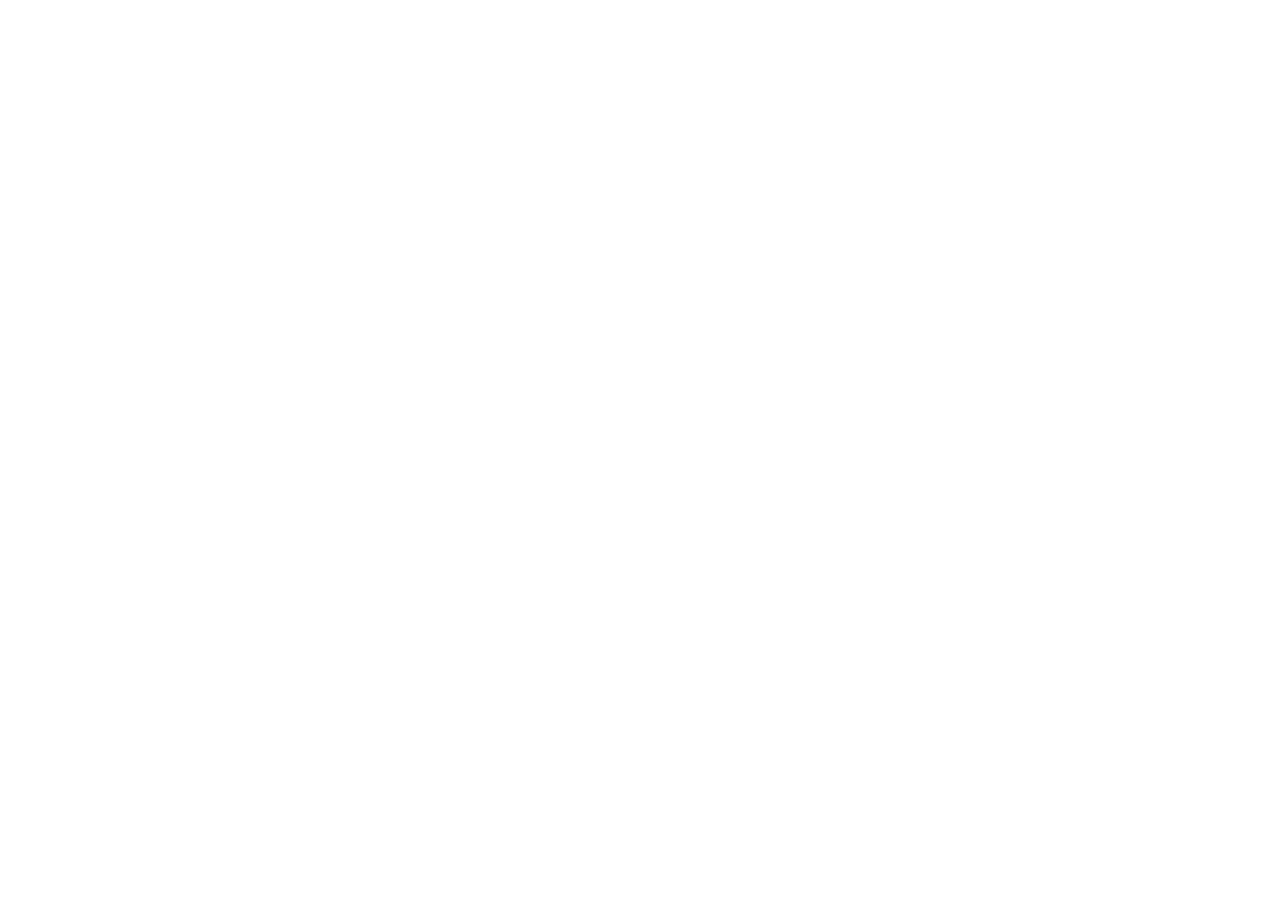
==== spa-user-crud-jsonbin/index.html @ 6bf12838 "SPA not working probably" ====
<!DOCTYPE html>
<html lang="en">
  <head>
    <meta charset="utf-8" />
    <title>User CRUD SPA</title>
    <meta
      name="viewport"
      content="width=device-width, initial-scale=1, shrink-to-fit=no"
    />
    <link
      rel="stylesheet"
      href="https://use.fontawesome.com/releases/v5.15.4/css/all.css"
      integrity="sha384-DyZ88mC6Up2uqS4h/KRgHuoeGwBcD4Ng9SiP4dIRy0EXTlnuz47vAwmeGwVChigm"
      crossorigin="anonymous"
    />
    <meta
      name="description"
      content="Get started with HTML, CSS and JavaScript"
    />
    <meta name="author" content="Rasmus Cederdorff" />
    <link rel="stylesheet" href="css/main.css" />
    <link rel="shortcut icon" type="image/png" href="img/favicon.png" />
    <link
      rel="stylesheet"
      type="text/css"
      href="https://cdnjs.cloudflare.com/ajax/libs/font-awesome/4.7.0/css/font-awesome.min.css"
    />
    <link rel="preconnect" href="https://fonts.googleapis.com" />
    <link rel="preconnect" href="https://fonts.gstatic.com" crossorigin />
    <link
      href="https://fonts.googleapis.com/css2?family=Rambla&display=swap"
      rel="stylesheet"
    />
  </head>

  <body>
    <!-- tabbar navigation -->
    <nav class="tabbar">
      <a href="#/"><i class="fas fa-home fa-lg nav-link"></i></a>
      <a class="page" href="#/discover"
        ><i class="fas fa-glass-martini-alt fa-lg nav-link"></i
      ></a>
      <a class="page" href="#/favorite"><i class="fas fa-heart fa-lg nav-link"></i></a>
      <a class="page" href="#/contact"><i class="fas fa-search fa-lg nav-link"></i></a>
      <a class="page" href="#/burger-menu" onclick="openNav()"
        ><i class="fas fa-bars fa-lg"></i
      ></a>
    </nav>

    <!-- The overlay -->
    <div id="myNav" class="overlay">
      <!-- Button to close the overlay navigation -->
      <a href="javascript:void(0)" class="closebtn" onclick="closeNav()"
        >&times;</a
      >

      <!-- Overlay content -->
      <div class="overlay-content">
        <a href="#">Login</a>
        <a href="#">About</a>
        <a href="#">Contact</a>
        <a href="#">Submit a drink</a>
      </div>
    </div>

    <!-- pages -->
    <!-- users page -->
    <section id="home" class="page">
      <div id="grid-drinks" class="grid-container"></div>
    </section>

    <!-- Discover page -->
    <section id="discover" class="page">
 <section class="discover page" id="discover">
        <div class="discover-section">
          <div class="discover-top">
            <i class="fas fa-arrow-left"></i>
            <h3>Discover</h3>
          </div>
          <div class="alcohol-section">
            <h4>Alcohol</h4>
            <div class="alcohol">
              <div class="vodka-card" onclick="filterByKeyword('vodka')"></div>
              <div class="gin-card" onclick="filterByKeyword('gin')"></div>
              <div
                class="whiterum-card"
                onclick="filterByKeyword('white rum')"
              ></div>
            </div>
          </div>
          <div class="type">
            <div class="tropical-card"></div>
            <div class="frozen-card"></div>
            <div class="creamy-card"></div>
          </div>
          <div class="vibe">
            <div class="poolside-card"></div>
            <div class="movie-card"></div>
            <div class="birthday-card"></div>
          </div>
        </div>
      </section>
    </section>

    </section>

    <!-- Discover -->
    <section id="favorite" class="page">
     

    <!-- Chosen category from Discover -->
    <section id="contact" class="page">ß</section>

    <!-- loader  -->
    <div id="loader">
      <div class="spinner"></div>
    </div>

    <!-- Router functionality  -->
    <script src="js/router.js"></script>
    <!-- main js file -->
    <script src="js/main.js"></script>
  </body>
</html>
---- spa-user-crud-jsonbin/css/main.css ----
/* ---------- root variables ---------- */
:root {
  --green: rgb(38, 76, 89);
  --green-opacity: rgba(38, 76, 89, 0.2);
  --light-green: rgb(172, 198, 201);
  --light-grey: #f1f1f4;
  --text-color-light: #f1f1f1;
  --text-color-dark: #333;
  --white: #fff;
  --font-family: "Helvetica Neue", Helvetica, Arial, sans-serif;
  --text-color-out-of-stock: rgb(89, 38, 38);
  --text-color-in-stock: rgb(172, 198, 201);
}

/* ---------- ingredients---------- */
.Vodka {
  background-color: #ffffff;
  color: black;
}

.Orange {
  background-color: orange;
  color: white;
}

.Grenadine {
  background-color: #a80500;
  color: white;
}

.Gin {
  background-color: #d8e4bc;
  color: white;
}

.Lime {
  background-color: #a0d458;
  color: white;
}

.Mango {
  background-color: #f4bb44;
  color: white;
}

.Lemon {
  background-color: #fff44f;
  color: black;
}
.Tequila {
  background-color: #f4d0a4;
  color: white;
}

.Coffee {
  background-color: #6a513b;
  color: white;
}

.Aperol {
  background-color: #fa8128;
  color: white;
}

.Prosecco {
  background-color: #e8e5d8;
  color: white;
}
.Club {
  background-color: #e2eff0;
  color: black;
}

/* ---------- ingredient button---------- */
.ingredient-button {
  padding: 10px;
  border-radius: 10px;
  -webkit-box-shadow: 2px 5px 7px 0px rgba(0, 0, 0, 0.58);
  -moz-box-shadow: 2px 5px 7px 0px rgba(0, 0, 0, 0.58);
  box-shadow: 2px 5px 7px 0px rgba(0, 0, 0, 0.58);
}

.langlinje {
  font-size: 20px;
}

/* ---------- general styling ---------- */
html {
  color: var(--text-color-dark);
  font-family: var(--font-family);
  height: 100%;
  text-align: center;
  width: 100%;
}

body {
  margin: 0;
}

h1 {
  font-size: 2em;
  font-weight: 400;
  letter-spacing: 3px;
}

h3 {
  font-weight: 400;
  letter-spacing: 1px;
}

img {
  width: 100%;
  height: auto;
}
/* ---------- topbar styling ---------- */
.topbar {
  background-color: var(--white);
  color: var(--text-color-dark);
  padding: 13.5px;
  text-transform: uppercase;
  position: fixed;
  top: 0;
  left: 0;
  right: 0;
  z-index: 9999;
}

.topbar h2 {
  margin: 0;
  font-weight: 300;
}

/* ---------- tabbar styling ---------- */
.tabbar {
  background-color: var(--white);
  position: fixed;
  bottom: 0;
  left: 0;
  right: 0;
  z-index: 9999;
  display: flex;
  justify-content: space-around;
  align-items: center;
}

/* Style the links inside the navigation bar */
.tabbar a {
  color: var(--text-color-dark);
  padding: 20px 0px;
  text-decoration: none;
  font-size: 0.8em;
  letter-spacing: 0.1em;
  text-transform: uppercase;
  width: 20%;
}

/* Change the color of links on hover */
.tabbar a:hover {
  background-color: var(--light-grey);
  color: var(--text-color-dark);
}

/* Add a color to the active/current link */
.tabbar a.active {
  background-color: var(--light-white);
  color: var(--text-color-light);
}

/* ---------- page styling ---------- */
.page {
  display: none;
  /*min heigh is screen heigh minus height of tab and top bar */
  min-height: calc(100vh - 110px);
  animation: fadeIn 0.4s;
  /* padding equals height of tabbar and topbar */
  padding: 55px 0;
}

/* ---- Drink page ---- */
.drinks-page-top {
  height: 85vw;
  top: 20px;
  bottom: 20px;
  display: flex;
  flex-direction: row;
}

/* ---------- logo styling ---------- */
.logo {
  margin: 2em auto;
  width: 100%;
  max-width: 300px;
}

/* ---------- animations ---------- */
/* fade in */
@keyframes fadeIn {
  from {
    opacity: 0;
  }

  to {
    opacity: 1;
  }
}

/* ---------- loader styling ---------- */
#loader {
  position: fixed;
  left: 0px;
  top: 0px;
  width: 100%;
  height: 100%;
  z-index: 9999999999;
  overflow: hidden;
  background: var(--loader-background-color);
  text-align: center;
}

.spinner {
  border: 5px solid var(--light-grey);
  border-radius: 50%;
  border-top: 5px solid var(--light-green);
  width: 50px;
  height: 50px;
  -webkit-animation: spin 1s linear infinite;
  /* Safari */
  animation: spin 1s linear infinite;
  display: inline-block;
  vertical-align: middle;
  position: absolute;
  margin: auto;
  top: 0;
  right: 0;
  bottom: 0;
  left: 0;
}

.hide {
  visibility: hidden;
  opacity: 0;
  transition: visibility 0s 0.4s, opacity 0.4s linear;
}

@keyframes spin {
  0% {
    transform: rotate(0deg);
  }

  100% {
    transform: rotate(360deg);
  }
}

/* ---------- input form stryling ---------- */
form {
  background-color: var(--light-green);
  padding: 2em 1em 2.5em;
}

form button {
  font-weight: 200;
  text-align: center;
  cursor: pointer;
  border: none;
  padding: 12px 15px;
  font-size: 1em;
  border-radius: 0;
  color: var(--text-color-light);
  background-color: var(--green);
  width: 100%;
  max-width: 350px;
}

article button {
  font-weight: 200;
  text-align: center;
  cursor: pointer;
  border: none;
  padding: 10px 8px;
  border-radius: 0;
  color: var(--text-color-light);
  background-color: var(--green);
  width: 40%;
  text-transform: uppercase;
}

input {
  margin: 1em auto;
  width: 100%;
  max-width: 350px;
  padding: 12px 15px;
  box-sizing: border-box;
  display: block;
}

/* ---------- grid container styling ---------- */

.grid-container > article {
  text-align: center;
  padding: 2em 1em;
  background-color: var(--white);
  transition: 0.3s;
}

.grid-container > article:hover {
  box-shadow: 0 8px 16px 0 var(--green-opacity);
}

.drinks-mid img {
  width: 100%;
  max-width: 250px;
  height: auto;
}

.image-preview {
  width: 100%;
  height: auto;
  margin: 1em 0;
}

/* ---------- drinks card styling ---------- */
.drinks-top {
  display: flex;
  justify-content: space-between;
  font-family: "Rambla", sans-serif;
}
.drinks-top h3 {
  margin: 0;
  font-size: 36px;
  font-weight: bold;
}
.drinks-top p {
  margin: 0;
  font-weight: bold;
  margin-top: -20px;
}

.arrow {
  font-size: 30px;
  cursor: pointer;
}

.drink-top-name {
  display: flex;
  flex-direction: column;
  align-items: baseline;
}

.drinks-mid {
  width: 100%;
  display: flex;
  justify-content: space-between;
}

.heart {
  display: flex;
  cursor: pointer;
  justify-self: flex-end;
  width: auto;
  float: right;
  font-size: 40px;
}

.drink-img {
  display: block;
  margin: auto;
}

.drinks-bottom {
  display: flex;
  justify-content: space-between;
  margin: 7vh 0;
}

.card-approach {
  display: flex;
  flex-direction: column;
}

.approach-navigation {
  display: flex;
  flex-direction: row;
  justify-content: space-around;
  margin-top: 5px;
}

.approach-description {
  width: 90%;
  margin: 0 auto;
  height: 200px;
  background-color: grey;
  border-radius: 25px;
  max-width: 575px;
}
.optional img {
  width: 50px;
}

/* The Overlay (background) */
.overlay {
  /* Height & width depends on how you want to reveal the overlay (see JS below) */
  height: 100%;
  width: 0;
  position: fixed; /* Stay in place */
  z-index: 1000; /* Sit on top */
  left: 0;
  top: 0;
  background-color: rgb(0, 0, 0); /* Black fallback color */
  background-color: rgba(0, 0, 0, 0.9); /* Black w/opacity */
  overflow-x: hidden; /* Disable horizontal scroll */
  transition: 0.5s; /* 0.5 second transition effect to slide in or slide down the overlay (height or width, depending on reveal) */
}
/* Position the content inside the overlay */
.overlay-content {
  position: relative;
  top: 25%; /* 25% from the top */
  width: 100%; /* 100% width */
  text-align: center; /* Centered text/links */
  margin-top: 30px; /* 30px top margin to avoid conflict with the close button on smaller screens */
}

/* The navigation links inside the overlay */
.overlay a {
  padding: 8px;
  text-decoration: none;
  font-size: 36px;
  color: #818181;
  display: block; /* Display block instead of inline */
  transition: 0.3s; /* Transition effects on hover (color) */
}

/* When you mouse over the navigation links, change their color */
.overlay a:hover,
.overlay a:focus {
  color: #f1f1f1;
}

/* Position the close button (top right corner) */
.overlay .closebtn {
  position: absolute;
  top: 20px;
  right: 45px;
  font-size: 60px;
}

/* When the height of the screen is less than 450 pixels, change the font-size of the links and position the close button again, so they don't overlap */
@media screen and (max-height: 450px) {
  .overlay a {
    font-size: 20px;
  }
  .overlay .closebtn {
    font-size: 40px;
    top: 15px;
    right: 35px;
  }
}
/* ---------- discover styling ---------- */
.discover-top {
  display: flex;
  margin: 0;
}

.discover-top h3 {
  font-family: "Dancing Script", cursive;
  font-size: 50px;
  display: block;
  margin: auto;
}

.alcohol {
  display: flex;
  justify-content: space-around;
  flex-direction: row;
}

.vodka-card {
  width: 120px;
  height: 200px;
  background-color: aqua;
  border-radius: 10px;
}

.gin-card {
  width: 120px;
  height: 200px;
  background-color: aqua;
  border-radius: 10px;
}
.whiterum-card {
  width: 120px;
  height: 200px;
  background-color: aqua;
  border-radius: 10px;
}
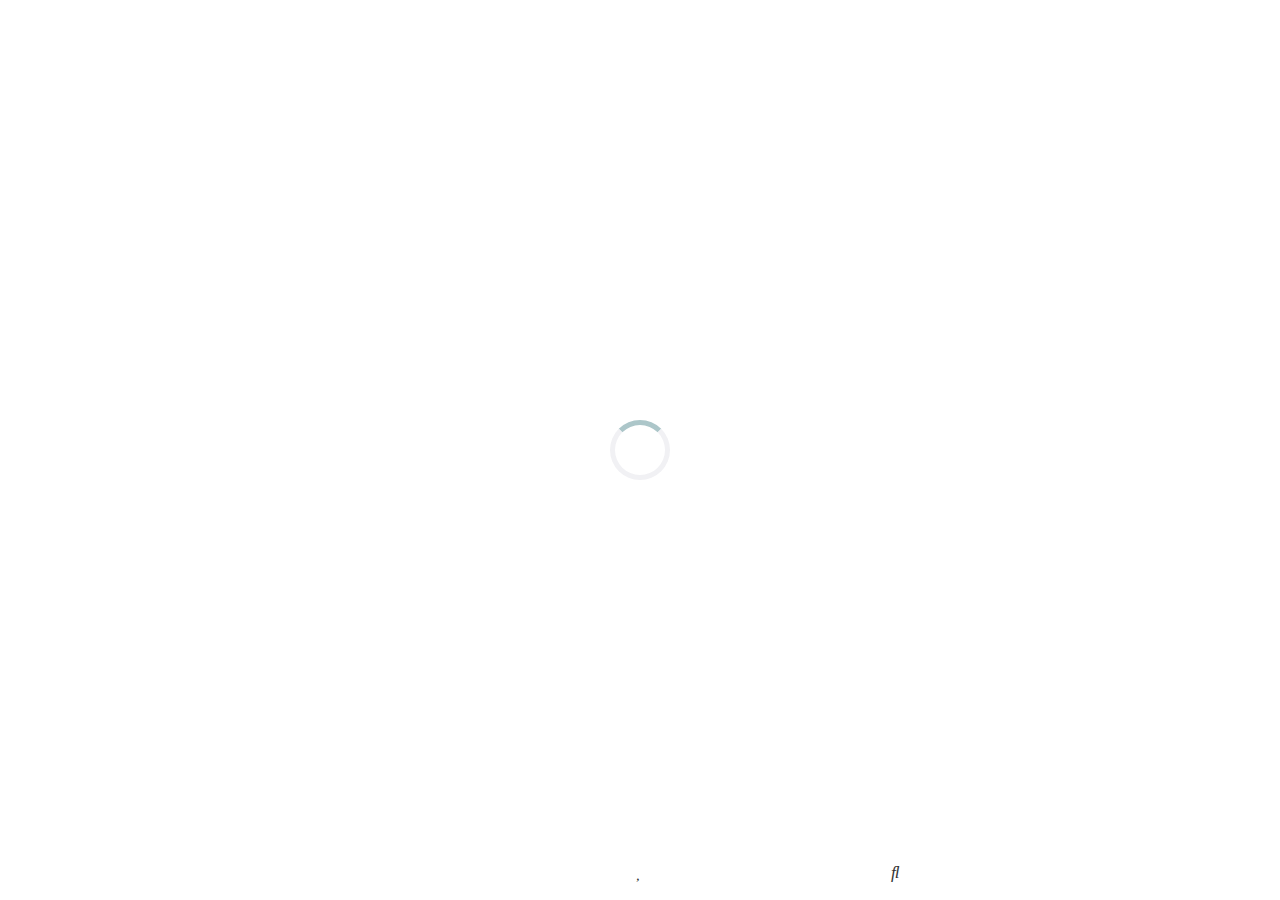
==== commit 2a9a7bbf: "SPA router fix" ====
--- a/spa-user-crud-jsonbin/index.html
+++ b/spa-user-crud-jsonbin/index.html
@@ -1,124 +1,98 @@
 <!DOCTYPE html>
 <html lang="en">
-  <head>
-    <meta charset="utf-8" />
-    <title>User CRUD SPA</title>
-    <meta
-      name="viewport"
-      content="width=device-width, initial-scale=1, shrink-to-fit=no"
-    />
-    <link
-      rel="stylesheet"
-      href="https://use.fontawesome.com/releases/v5.15.4/css/all.css"
-      integrity="sha384-DyZ88mC6Up2uqS4h/KRgHuoeGwBcD4Ng9SiP4dIRy0EXTlnuz47vAwmeGwVChigm"
-      crossorigin="anonymous"
-    />
-    <meta
-      name="description"
-      content="Get started with HTML, CSS and JavaScript"
-    />
-    <meta name="author" content="Rasmus Cederdorff" />
-    <link rel="stylesheet" href="css/main.css" />
-    <link rel="shortcut icon" type="image/png" href="img/favicon.png" />
-    <link
-      rel="stylesheet"
-      type="text/css"
-      href="https://cdnjs.cloudflare.com/ajax/libs/font-awesome/4.7.0/css/font-awesome.min.css"
-    />
-    <link rel="preconnect" href="https://fonts.googleapis.com" />
-    <link rel="preconnect" href="https://fonts.gstatic.com" crossorigin />
-    <link
-      href="https://fonts.googleapis.com/css2?family=Rambla&display=swap"
-      rel="stylesheet"
-    />
-  </head>
 
-  <body>
-    <!-- tabbar navigation -->
-    <nav class="tabbar">
-      <a href="#/"><i class="fas fa-home fa-lg nav-link"></i></a>
-      <a class="page" href="#/discover"
-        ><i class="fas fa-glass-martini-alt fa-lg nav-link"></i
-      ></a>
-      <a class="page" href="#/favorite"><i class="fas fa-heart fa-lg nav-link"></i></a>
-      <a class="page" href="#/contact"><i class="fas fa-search fa-lg nav-link"></i></a>
-      <a class="page" href="#/burger-menu" onclick="openNav()"
-        ><i class="fas fa-bars fa-lg"></i
-      ></a>
-    </nav>
+<head>
+  <meta charset="utf-8" />
+  <title>User CRUD SPA</title>
+  <meta name="viewport" content="width=device-width, initial-scale=1, shrink-to-fit=no" />
+  <link rel="stylesheet" href="https://use.fontawesome.com/releases/v5.15.4/css/all.css"
+    integrity="sha384-DyZ88mC6Up2uqS4h/KRgHuoeGwBcD4Ng9SiP4dIRy0EXTlnuz47vAwmeGwVChigm" crossorigin="anonymous" />
+  <meta name="description" content="Get started with HTML, CSS and JavaScript" />
+  <meta name="author" content="Rasmus Cederdorff" />
+  <link rel="stylesheet" href="css/main.css" />
+  <link rel="shortcut icon" type="image/png" href="img/favicon.png" />
+  <link rel="stylesheet" type="text/css"
+    href="https://cdnjs.cloudflare.com/ajax/libs/font-awesome/4.7.0/css/font-awesome.min.css" />
+  <link rel="preconnect" href="https://fonts.googleapis.com" />
+  <link rel="preconnect" href="https://fonts.gstatic.com" crossorigin />
+  <link href="https://fonts.googleapis.com/css2?family=Rambla&display=swap" rel="stylesheet" />
+</head>
 
-    <!-- The overlay -->
-    <div id="myNav" class="overlay">
-      <!-- Button to close the overlay navigation -->
-      <a href="javascript:void(0)" class="closebtn" onclick="closeNav()"
-        >&times;</a
-      >
+<body>
+  <!-- tabbar navigation -->
+  <nav class="tabbar">
+    <a class="nav-link" href="#/"><i class="fas fa-home fa-lg"></i></a>
+    <a class="nav-link" href="#/discover"><i class="fas fa-glass-martini-alt fa-lg"></i></a>
+    <a class="nav-link" href="#/favorites"><i class="fas fa-heart fa-lg"></i></a>
+    <a class="nav-link" href="#/search"><i class="fas fa-search fa-lg"></i></a>
+    <a class="nav-link" href="#/burger-menu" onclick="openNav()"><i class="fas fa-bars fa-lg"></i></a>
+  </nav>
 
-      <!-- Overlay content -->
-      <div class="overlay-content">
-        <a href="#">Login</a>
-        <a href="#">About</a>
-        <a href="#">Contact</a>
-        <a href="#">Submit a drink</a>
+  <!-- The overlay -->
+  <div id="myNav" class="overlay">
+    <!-- Button to close the overlay navigation -->
+    <a href="javascript:void(0)" class="closebtn" onclick="closeNav()">&times;</a>
+
+    <!-- Overlay content -->
+    <div class="overlay-content">
+      <a href="#">Login</a>
+      <a href="#">About</a>
+      <a href="#">Contact</a>
+      <a href="#">Submit a drink</a>
+    </div>
+  </div>
+
+  <!-- pages -->
+  <!-- users page -->
+  <section id="home" class="page">
+    <div id="grid-drinks" class="grid-container"></div>
+  </section>
+
+  <!-- Discover page -->
+  <section class="discover page" id="discover">
+    <section id="fav-drink-container"></section>
+    <div class="discover-section">
+      <div class="discover-top">
+        <i class="fas fa-arrow-left"></i>
+        <h3>Discover</h3>
+      </div>
+      <div class="alcohol-section">
+        <h4>Alcohol</h4>
+        <div class="alcohol">
+          <div class="vodka-card" onclick="filterByKeyword('vodka')"></div>
+          <div class="gin-card" onclick="filterByKeyword('gin')"></div>
+          <div class="whiterum-card" onclick="filterByKeyword('white rum')"></div>
+        </div>
+      </div>
+      <div class="type">
+        <div class="tropical-card"></div>
+        <div class="frozen-card"></div>
+        <div class="creamy-card"></div>
+      </div>
+      <div class="vibe">
+        <div class="poolside-card"></div>
+        <div class="movie-card"></div>
+        <div class="birthday-card"></div>
       </div>
     </div>
+  </section>
 
-    <!-- pages -->
-    <!-- users page -->
-    <section id="home" class="page">
-      <div id="grid-drinks" class="grid-container"></div>
-    </section>
+  <!-- Discover -->
+  <section id="favorites" class="page">
+  </section>
 
-    <!-- Discover page -->
-    <section id="discover" class="page">
- <section class="discover page" id="discover">
-        <div class="discover-section">
-          <div class="discover-top">
-            <i class="fas fa-arrow-left"></i>
-            <h3>Discover</h3>
-          </div>
-          <div class="alcohol-section">
-            <h4>Alcohol</h4>
-            <div class="alcohol">
-              <div class="vodka-card" onclick="filterByKeyword('vodka')"></div>
-              <div class="gin-card" onclick="filterByKeyword('gin')"></div>
-              <div
-                class="whiterum-card"
-                onclick="filterByKeyword('white rum')"
-              ></div>
-            </div>
-          </div>
-          <div class="type">
-            <div class="tropical-card"></div>
-            <div class="frozen-card"></div>
-            <div class="creamy-card"></div>
-          </div>
-          <div class="vibe">
-            <div class="poolside-card"></div>
-            <div class="movie-card"></div>
-            <div class="birthday-card"></div>
-          </div>
-        </div>
-      </section>
-    </section>
+  <!-- Chosen category from Discover -->
+  <section id="contact" class="page">ß</section>
 
-    </section>
+  <!-- loader  -->
+  <div id="loader">
+    <div class="spinner"></div>
+  </div>
 
-    <!-- Discover -->
-    <section id="favorite" class="page">
-     
+  <!-- Router functionality  -->
+  <script src="js/router.js"></script>
+  <!-- main js file -->
+  <script src="js/main.js"></script>
+</body>
 
-    <!-- Chosen category from Discover -->
-    <section id="contact" class="page">ß</section>
-
-    <!-- loader  -->
-    <div id="loader">
-      <div class="spinner"></div>
-    </div>
-
-    <!-- Router functionality  -->
-    <script src="js/router.js"></script>
-    <!-- main js file -->
-    <script src="js/main.js"></script>
-  </body>
-</html>
+</html>--- a/spa-user-crud-jsonbin/css/main.css
+++ b/spa-user-crud-jsonbin/css/main.css
@@ -47,6 +47,7 @@
   background-color: #fff44f;
   color: black;
 }
+
 .Tequila {
   background-color: #f4d0a4;
   color: white;
@@ -66,6 +67,7 @@
   background-color: #e8e5d8;
   color: white;
 }
+
 .Club {
   background-color: #e2eff0;
   color: black;
@@ -112,6 +114,7 @@
   width: 100%;
   height: auto;
 }
+
 /* ---------- topbar styling ---------- */
 .topbar {
   background-color: var(--white);
@@ -252,58 +255,16 @@
   }
 }
 
-/* ---------- input form stryling ---------- */
-form {
-  background-color: var(--light-green);
-  padding: 2em 1em 2.5em;
-}
-
-form button {
-  font-weight: 200;
-  text-align: center;
-  cursor: pointer;
-  border: none;
-  padding: 12px 15px;
-  font-size: 1em;
-  border-radius: 0;
-  color: var(--text-color-light);
-  background-color: var(--green);
-  width: 100%;
-  max-width: 350px;
-}
-
-article button {
-  font-weight: 200;
-  text-align: center;
-  cursor: pointer;
-  border: none;
-  padding: 10px 8px;
-  border-radius: 0;
-  color: var(--text-color-light);
-  background-color: var(--green);
-  width: 40%;
-  text-transform: uppercase;
-}
-
-input {
-  margin: 1em auto;
-  width: 100%;
-  max-width: 350px;
-  padding: 12px 15px;
-  box-sizing: border-box;
-  display: block;
-}
-
 /* ---------- grid container styling ---------- */
 
-.grid-container > article {
+.grid-container>article {
   text-align: center;
   padding: 2em 1em;
   background-color: var(--white);
   transition: 0.3s;
 }
 
-.grid-container > article:hover {
+.grid-container>article:hover {
   box-shadow: 0 8px 16px 0 var(--green-opacity);
 }
 
@@ -325,11 +286,13 @@
   justify-content: space-between;
   font-family: "Rambla", sans-serif;
 }
+
 .drinks-top h3 {
   margin: 0;
   font-size: 36px;
   font-weight: bold;
 }
+
 .drinks-top p {
   margin: 0;
   font-weight: bold;
@@ -353,7 +316,7 @@
   justify-content: space-between;
 }
 
-.heart {
+.favheart {
   display: flex;
   cursor: pointer;
   justify-self: flex-end;
@@ -393,6 +356,7 @@
   border-radius: 25px;
   max-width: 575px;
 }
+
 .optional img {
   width: 50px;
 }
@@ -402,22 +366,33 @@
   /* Height & width depends on how you want to reveal the overlay (see JS below) */
   height: 100%;
   width: 0;
-  position: fixed; /* Stay in place */
-  z-index: 1000; /* Sit on top */
+  position: fixed;
+  /* Stay in place */
+  z-index: 1000;
+  /* Sit on top */
   left: 0;
   top: 0;
-  background-color: rgb(0, 0, 0); /* Black fallback color */
-  background-color: rgba(0, 0, 0, 0.9); /* Black w/opacity */
-  overflow-x: hidden; /* Disable horizontal scroll */
-  transition: 0.5s; /* 0.5 second transition effect to slide in or slide down the overlay (height or width, depending on reveal) */
-}
+  background-color: rgb(0, 0, 0);
+  /* Black fallback color */
+  background-color: rgba(0, 0, 0, 0.9);
+  /* Black w/opacity */
+  overflow-x: hidden;
+  /* Disable horizontal scroll */
+  transition: 0.5s;
+  /* 0.5 second transition effect to slide in or slide down the overlay (height or width, depending on reveal) */
+}
+
 /* Position the content inside the overlay */
 .overlay-content {
   position: relative;
-  top: 25%; /* 25% from the top */
-  width: 100%; /* 100% width */
-  text-align: center; /* Centered text/links */
-  margin-top: 30px; /* 30px top margin to avoid conflict with the close button on smaller screens */
+  top: 25%;
+  /* 25% from the top */
+  width: 100%;
+  /* 100% width */
+  text-align: center;
+  /* Centered text/links */
+  margin-top: 30px;
+  /* 30px top margin to avoid conflict with the close button on smaller screens */
 }
 
 /* The navigation links inside the overlay */
@@ -426,8 +401,10 @@
   text-decoration: none;
   font-size: 36px;
   color: #818181;
-  display: block; /* Display block instead of inline */
-  transition: 0.3s; /* Transition effects on hover (color) */
+  display: block;
+  /* Display block instead of inline */
+  transition: 0.3s;
+  /* Transition effects on hover (color) */
 }
 
 /* When you mouse over the navigation links, change their color */
@@ -449,12 +426,14 @@
   .overlay a {
     font-size: 20px;
   }
+
   .overlay .closebtn {
     font-size: 40px;
     top: 15px;
     right: 35px;
   }
 }
+
 /* ---------- discover styling ---------- */
 .discover-top {
   display: flex;
@@ -487,9 +466,10 @@
   background-color: aqua;
   border-radius: 10px;
 }
+
 .whiterum-card {
   width: 120px;
   height: 200px;
   background-color: aqua;
   border-radius: 10px;
-}
+}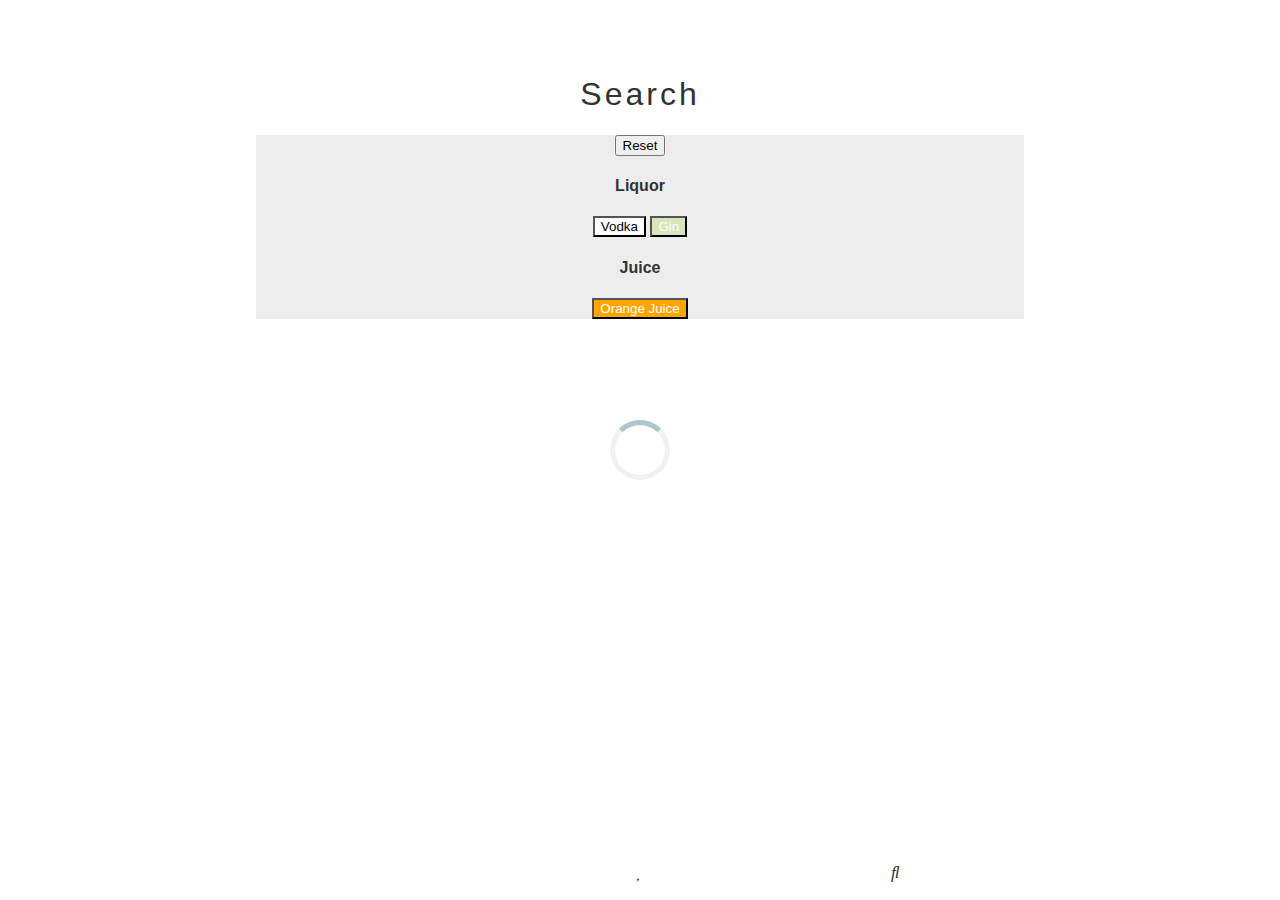
==== commit cae318a4: "Styling og justeringer" ====
--- a/spa-user-crud-jsonbin/index.html
+++ b/spa-user-crud-jsonbin/index.html
@@ -1,98 +1,229 @@
 <!DOCTYPE html>
 <html lang="en">
-
-<head>
-  <meta charset="utf-8" />
-  <title>User CRUD SPA</title>
-  <meta name="viewport" content="width=device-width, initial-scale=1, shrink-to-fit=no" />
-  <link rel="stylesheet" href="https://use.fontawesome.com/releases/v5.15.4/css/all.css"
-    integrity="sha384-DyZ88mC6Up2uqS4h/KRgHuoeGwBcD4Ng9SiP4dIRy0EXTlnuz47vAwmeGwVChigm" crossorigin="anonymous" />
-  <meta name="description" content="Get started with HTML, CSS and JavaScript" />
-  <meta name="author" content="Rasmus Cederdorff" />
-  <link rel="stylesheet" href="css/main.css" />
-  <link rel="shortcut icon" type="image/png" href="img/favicon.png" />
-  <link rel="stylesheet" type="text/css"
-    href="https://cdnjs.cloudflare.com/ajax/libs/font-awesome/4.7.0/css/font-awesome.min.css" />
-  <link rel="preconnect" href="https://fonts.googleapis.com" />
-  <link rel="preconnect" href="https://fonts.gstatic.com" crossorigin />
-  <link href="https://fonts.googleapis.com/css2?family=Rambla&display=swap" rel="stylesheet" />
-</head>
-
-<body>
-  <!-- tabbar navigation -->
-  <nav class="tabbar">
-    <a class="nav-link" href="#/"><i class="fas fa-home fa-lg"></i></a>
-    <a class="nav-link" href="#/discover"><i class="fas fa-glass-martini-alt fa-lg"></i></a>
-    <a class="nav-link" href="#/favorites"><i class="fas fa-heart fa-lg"></i></a>
-    <a class="nav-link" href="#/search"><i class="fas fa-search fa-lg"></i></a>
-    <a class="nav-link" href="#/burger-menu" onclick="openNav()"><i class="fas fa-bars fa-lg"></i></a>
-  </nav>
-
-  <!-- The overlay -->
-  <div id="myNav" class="overlay">
-    <!-- Button to close the overlay navigation -->
-    <a href="javascript:void(0)" class="closebtn" onclick="closeNav()">&times;</a>
-
-    <!-- Overlay content -->
-    <div class="overlay-content">
-      <a href="#">Login</a>
-      <a href="#">About</a>
-      <a href="#">Contact</a>
-      <a href="#">Submit a drink</a>
+  <head>
+    <meta charset="utf-8" />
+    <title>User CRUD SPA</title>
+    <meta
+      name="viewport"
+      content="width=device-width, initial-scale=1, shrink-to-fit=no"
+    />
+    <link
+      rel="stylesheet"
+      href="https://use.fontawesome.com/releases/v5.15.4/css/all.css"
+      integrity="sha384-DyZ88mC6Up2uqS4h/KRgHuoeGwBcD4Ng9SiP4dIRy0EXTlnuz47vAwmeGwVChigm"
+      crossorigin="anonymous"
+    />
+    <meta
+      name="description"
+      content="Get started with HTML, CSS and JavaScript"
+    />
+    <meta name="author" content="Rasmus Cederdorff" />
+    <link rel="stylesheet" href="css/main.css" />
+    <link rel="shortcut icon" type="image/png" href="img/favicon.png" />
+    <link
+      rel="stylesheet"
+      type="text/css"
+      href="https://cdnjs.cloudflare.com/ajax/libs/font-awesome/4.7.0/css/font-awesome.min.css"
+    />
+    <link rel="preconnect" href="https://fonts.googleapis.com" />
+    <link rel="preconnect" href="https://fonts.gstatic.com" crossorigin />
+    <link
+      href="https://fonts.googleapis.com/css2?family=Rambla&display=swap"
+      rel="stylesheet"
+    />
+  </head>
+
+  <body>
+    <!-- tabbar navigation -->
+    <nav class="tabbar">
+      <a class="nav-link" href="#/"><i class="fas fa-home fa-lg"></i></a>
+      <a class="nav-link" href="#/discover"
+        ><i class="fas fa-glass-martini-alt fa-lg"></i
+      ></a>
+      <a class="nav-link" href="#/favorites"
+        ><i class="fas fa-heart fa-lg"></i
+      ></a>
+      <a class="nav-link" href="#/search"
+        ><i class="fas fa-search fa-lg"></i
+      ></a>
+      <a class="nav-link" onclick="openNav()">
+        <i class="fas fa-bars fa-lg"></i>
+      </a>
+    </nav>
+
+    <!-- The overlay -->
+    <div id="myNav" class="overlay">
+      <!-- Button to close the overlay navigation -->
+      <a href="javascript:void(0)" class="closebtn" onclick="closeNav()"
+        >&times;</a
+      >
+
+      <!-- Overlay content -->
+      <div class="overlay-content">
+        <a href="#">Login</a>
+        <a href="#">About</a>
+        <a href="#">Contact</a>
+        <a href="#">Submit a drink</a>
+      </div>
     </div>
-  </div>
-
-  <!-- pages -->
-  <!-- users page -->
-  <section id="home" class="page">
-    <div id="grid-drinks" class="grid-container"></div>
-  </section>
-
-  <!-- Discover page -->
-  <section class="discover page" id="discover">
-    <section id="fav-drink-container"></section>
-    <div class="discover-section">
+
+    <!-- pages -->
+    <!-- users page -->
+    <section id="home" class="page">
+      <div id="search-frontpage" class="grid-container">
+        <h1>Search</h1>
+        <div class="search-function">
+          <article class="ingredient-sections">
+            <button onclick="reset()">Reset</button>
+            <h4>Liquor</h4>
+            <button
+              onclick="filterByIngredient('Vodka')"
+              class="Vodka"
+              id="vodkaIngredient"
+            >
+              Vodka
+            </button>
+            <button
+              onclick="filterByIngredient('Gin')"
+              class="Gin"
+              id="ginIngredient"
+            >
+              Gin
+            </button>
+          </article>
+          <article class="ingredient-sections">
+            <h4>Juice</h4>
+            <button
+              onclick="filterByIngredient('Orange juice')"
+              class="Orange"
+              id="orangeIngredient"
+            >
+              Orange Juice
+            </button>
+          </article>
+        </div>
+        <div class="search-result" id="search-result"></div>
+      </div>
+    </section>
+
+    <!-- Discover page -->
+    <section class="discover page" id="discover">
+      <div class="discover-section">
+        <div class="discover-top">
+          <button onclick="goBack()">
+            <i class="fas fa-arrow-left"></i>
+          </button>
+          <h3>Discover</h3>
+        </div>
+        <div class="alcohol-section">
+          <h4>Alcohol</h4>
+          <div class="alcohol">
+            <div class="vodka-card" onclick="filterByKeyword('Vodka')">
+              <div class="card-border">
+                <img src="img/vodka.svg" alt="vodka" />
+                <h5>Vodka</h5>
+              </div>
+            </div>
+            <div class="gin-card" onclick="filterByKeyword('Gin')">
+              <div class="card-border">
+                <img src="img/gin.svg" alt="" />
+                <h5>Gin</h5>
+              </div>
+            </div>
+            <div class="whiterum-card" onclick="filterByKeyword('White rum')">
+              <div class="card-border">
+                <img src="img/white rum-1 1.svg" alt="" />
+                <h5>White Rum</h5>
+              </div>
+            </div>
+          </div>
+        </div>
+        <div class="type-section">
+          <h4>Type</h4>
+          <div class="type">
+            <div class="tropical-card" onclick="filterByKeyword('Tropical')">
+              <div class="card-border">
+                <img src="img/tropical 1.svg" alt="tropical" />
+                <h5>Tropical</h5>
+              </div>
+            </div>
+            <div class="frozen-card" onclick="filterByKeyword('Frozen')">
+              <div class="card-border">
+                <img src="img/Frozen 1.svg" alt="frozen" />
+                <h5>Frozen</h5>
+              </div>
+            </div>
+            <div class="creamy-card" onclick="filterByKeyword('Creamy')">
+              <div class="card-border">
+                <img src="img/creamy 1.svg" alt="creamy" />
+                <h5>Creamy</h5>
+              </div>
+            </div>
+          </div>
+        </div>
+
+        <div class="vibe-section">
+          <h4>Vibe</h4>
+          <div class="vibe">
+            <div class="poolside-card" onclick="filterByKeyword('Poolside')">
+              <div class="card-border">
+                <img src="img/limoncellaMule 1.svg" alt="Limoncella mule" />
+                <h5>Poolside</h5>
+              </div>
+            </div>
+            <div class="movie-card" onclick="filterByKeyword('Movie')">
+              <div class="card-border">
+                <img src="img/appleCider 1.svg" alt="Apple Cider" />
+                <h5>Movie Night</h5>
+              </div>
+            </div>
+            <div class="birthday-card" onclick="filterByKeyword('Birthday')">
+              <div class="card-border">
+                <img src="img/oldGlory 1.svg" alt="Old Glory" />
+                <h5>Birthday Party</h5>
+              </div>
+            </div>
+          </div>
+        </div>
+      </div>
+    </section>
+
+    <!-- Discover -->
+    <section id="favorites" class="page">
+      <section id="fav-drink-container"></section>
+    </section>
+
+    <!-- Chosen category from Discover -->
+    <section id="category" class="page">
       <div class="discover-top">
-        <i class="fas fa-arrow-left"></i>
-        <h3>Discover</h3>
-      </div>
-      <div class="alcohol-section">
-        <h4>Alcohol</h4>
-        <div class="alcohol">
-          <div class="vodka-card" onclick="filterByKeyword('vodka')"></div>
-          <div class="gin-card" onclick="filterByKeyword('gin')"></div>
-          <div class="whiterum-card" onclick="filterByKeyword('white rum')"></div>
-        </div>
-      </div>
-      <div class="type">
-        <div class="tropical-card"></div>
-        <div class="frozen-card"></div>
-        <div class="creamy-card"></div>
-      </div>
-      <div class="vibe">
-        <div class="poolside-card"></div>
-        <div class="movie-card"></div>
-        <div class="birthday-card"></div>
-      </div>
+        <button onclick="goBack()"><i class="fas fa-arrow-left"></i></button>
+        <h1 id="category-title"></h1>
+      </div>
+      <div class="alcohol" id="alcohol-test"></div>
+    </section>
+
+    <!-- Drink category -->
+    <section id="drink" class="page">
+      <div class="discover-top">
+        <button onclick="goBack()"><i class="fas fa-arrow-left"></i></button>
+        <h1 id="category-title"></h1>
+      </div>
+      <div class="alcohol" id="alcohol-test"></div>
+    </section>
+
+    <!-- loader  -->
+    <div id="loader">
+      <div class="spinner"></div>
     </div>
-  </section>
-
-  <!-- Discover -->
-  <section id="favorites" class="page">
-  </section>
-
-  <!-- Chosen category from Discover -->
-  <section id="contact" class="page">ß</section>
-
-  <!-- loader  -->
-  <div id="loader">
-    <div class="spinner"></div>
-  </div>
-
-  <!-- Router functionality  -->
-  <script src="js/router.js"></script>
-  <!-- main js file -->
-  <script src="js/main.js"></script>
-</body>
-
-</html>+
+    <!-- Drink page -->
+    <section id="specific-drink" class="page">
+      <div id="chosen-drink"></div>
+    </section>
+
+    <!-- Router functionality  -->
+    <script src="js/router.js"></script>
+    <!-- main js file -->
+    <script src="js/main.js"></script>
+  </body>
+</html>
--- a/spa-user-crud-jsonbin/css/main.css
+++ b/spa-user-crud-jsonbin/css/main.css
@@ -12,6 +12,12 @@
   --text-color-in-stock: rgb(172, 198, 201);
 }
 
+@media screen and (min-width: 1024px) {
+  body {
+    padding: 0 20vw;
+  }
+}
+
 /* ---------- ingredients---------- */
 .Vodka {
   background-color: #ffffff;
@@ -255,16 +261,19 @@
   }
 }
 
+.rm {
+  display: none;
+}
 /* ---------- grid container styling ---------- */
 
-.grid-container>article {
+.grid-container > article {
   text-align: center;
   padding: 2em 1em;
   background-color: var(--white);
   transition: 0.3s;
 }
 
-.grid-container>article:hover {
+.grid-container > article:hover {
   box-shadow: 0 8px 16px 0 var(--green-opacity);
 }
 
@@ -285,6 +294,8 @@
   display: flex;
   justify-content: space-between;
   font-family: "Rambla", sans-serif;
+  margin-right: 6%;
+  margin-left: 6%;
 }
 
 .drinks-top h3 {
@@ -333,7 +344,12 @@
 .drinks-bottom {
   display: flex;
   justify-content: space-between;
-  margin: 7vh 0;
+  margin: 6%;
+}
+
+.servings-ingredients {
+  display: flex;
+  flex-direction: column;
 }
 
 .card-approach {
@@ -434,7 +450,7 @@
   }
 }
 
-/* ---------- discover styling ---------- */
+/* ---------- discover styling start ---------- */
 .discover-top {
   display: flex;
   margin: 0;
@@ -446,30 +462,285 @@
   display: block;
   margin: auto;
 }
-
+/*-------------alcohol---------------------*/
 .alcohol {
   display: flex;
   justify-content: space-around;
   flex-direction: row;
 }
 
+.alcohol-section h4 {
+  margin-left: -70%;
+  font-family: "Rambla", sans-serif;
+  margin-bottom: 3px;
+  font-size: 28px;
+}
+
 .vodka-card {
   width: 120px;
   height: 200px;
-  background-color: aqua;
-  border-radius: 10px;
+  background-color: #e0e0e0;
+  border-radius: 10px;
+  -webkit-box-shadow: 2px 5px 7px 0px rgba(0, 0, 0, 0.58);
+  -moz-box-shadow: 2px 5px 7px 0px rgba(0, 0, 0, 0.58);
+  box-shadow: 2px 5px 7px 0px rgba(0, 0, 0, 0.58);
+  cursor: pointer;
+  transition: all 0.3s ease-in-out;
+}
+
+.vodka-card:hover,
+.gin-card:hover,
+.whiterum-card:hover,
+.tropical-card:hover,
+.frozen-card:hover,
+.creamy-card:hover,
+.poolside-card:hover,
+.movie-card:hover,
+.birthday-card:hover {
+  opacity: 80%;
+  margin-top: -5px;
+}
+
+.vodka-card h5 {
+  display: block;
+  margin: auto;
+  margin-top: -15px;
 }
 
 .gin-card {
   width: 120px;
   height: 200px;
-  background-color: aqua;
-  border-radius: 10px;
+  background-color: #e6ffff;
+  border-radius: 10px;
+  -webkit-box-shadow: 2px 5px 7px 0px rgba(0, 0, 0, 0.58);
+  -moz-box-shadow: 2px 5px 7px 0px rgba(0, 0, 0, 0.58);
+  box-shadow: 2px 5px 7px 0px rgba(0, 0, 0, 0.58);
+  cursor: pointer;
+  transition: all 0.3s ease-in-out;
+}
+
+.gin-card h5 {
+  display: block;
+  margin: auto;
+  margin-top: -15px;
+}
+
+.gin-card img {
+  max-width: 42% !important;
+  height: auto;
 }
 
 .whiterum-card {
   width: 120px;
   height: 200px;
-  background-color: aqua;
-  border-radius: 10px;
-}+  background-color: #e0e0e0;
+  border-radius: 10px;
+  -webkit-box-shadow: 2px 5px 7px 0px rgba(0, 0, 0, 0.58);
+  -moz-box-shadow: 2px 5px 7px 0px rgba(0, 0, 0, 0.58);
+  box-shadow: 2px 5px 7px 0px rgba(0, 0, 0, 0.58);
+  cursor: pointer;
+  transition: all 0.3s ease-in-out;
+}
+
+.whiterum-card h5 {
+  display: block;
+  margin: auto;
+  margin-top: -16px;
+}
+
+.alcohol img {
+  max-width: 30%;
+  max-height: auto;
+  padding: 30px;
+}
+
+.card-border {
+  border: 2px solid white;
+  border-radius: 10px;
+  width: 85%;
+  height: auto;
+  display: block;
+  margin: auto;
+  margin-top: 5px;
+  opacity: 80%;
+}
+/*-------------Type---------------------*/
+.type {
+  display: flex;
+  justify-content: space-around;
+  flex-direction: row;
+  margin-top: 30px;
+}
+
+.type img {
+  max-width: 400px;
+  height: auto;
+}
+.type-section h4 {
+  margin-left: -70%;
+  font-family: "Rambla", sans-serif;
+  margin-bottom: 3px;
+  font-size: 28px;
+}
+
+.tropical-card {
+  width: 120px;
+  height: 200px;
+  background-color: #fefee5;
+  border-radius: 10px;
+  -webkit-box-shadow: 2px 5px 7px 0px rgba(0, 0, 0, 0.58);
+  -moz-box-shadow: 2px 5px 7px 0px rgba(0, 0, 0, 0.58);
+  box-shadow: 2px 5px 7px 0px rgba(0, 0, 0, 0.58);
+  cursor: pointer;
+  transition: all 0.3s ease-in-out;
+}
+
+.tropical-card h5 {
+  display: block;
+  margin: auto;
+}
+
+.frozen-card {
+  width: 120px;
+  height: 200px;
+  background-color: #e7fcff;
+  border-radius: 10px;
+  -webkit-box-shadow: 2px 5px 7px 0px rgba(0, 0, 0, 0.58);
+  -moz-box-shadow: 2px 5px 7px 0px rgba(0, 0, 0, 0.58);
+  box-shadow: 2px 5px 7px 0px rgba(0, 0, 0, 0.58);
+  cursor: pointer;
+  transition: all 0.3s ease-in-out;
+}
+
+.frozen-card h5 {
+  display: block;
+  margin: auto;
+  margin-top: -15px;
+}
+
+.frozen-card img {
+  height: 180px;
+}
+
+.creamy-card {
+  width: 120px;
+  height: 200px;
+  background-color: #ffe4bb;
+  border-radius: 10px;
+  -webkit-box-shadow: 2px 5px 7px 0px rgba(0, 0, 0, 0.58);
+  -moz-box-shadow: 2px 5px 7px 0px rgba(0, 0, 0, 0.58);
+  box-shadow: 2px 5px 7px 0px rgba(0, 0, 0, 0.58);
+  cursor: pointer;
+  transition: all 0.3s ease-in-out;
+}
+
+.creamy-card h5 {
+  display: block;
+  margin: auto;
+  padding-bottom: 3px;
+}
+/*-------------Vibe---------------------*/
+.vibe {
+  display: flex;
+  justify-content: space-around;
+  flex-direction: row;
+  margin-top: 30px;
+  margin-bottom: 30px;
+}
+
+.vibe-section h4 {
+  margin-left: -70%;
+  font-family: "Rambla", sans-serif;
+  margin-bottom: 3px;
+  font-size: 28px;
+}
+
+.vibe-section h5 {
+  display: block;
+  margin: auto;
+  margin-top: -12px;
+}
+.poolside-card {
+  width: 120px;
+  height: 200px;
+  background-color: #e7fcff;
+  border-radius: 10px;
+  -webkit-box-shadow: 2px 5px 7px 0px rgba(0, 0, 0, 0.58);
+  -moz-box-shadow: 2px 5px 7px 0px rgba(0, 0, 0, 0.58);
+  box-shadow: 2px 5px 7px 0px rgba(0, 0, 0, 0.58);
+  cursor: pointer;
+  transition: all 0.3s ease-in-out;
+}
+
+.vibe-section img {
+  height: 180px;
+}
+
+.movie-card {
+  width: 120px;
+  height: 200px;
+  background-color: #f0ffec;
+  border-radius: 10px;
+  -webkit-box-shadow: 2px 5px 7px 0px rgba(0, 0, 0, 0.58);
+  -moz-box-shadow: 2px 5px 7px 0px rgba(0, 0, 0, 0.58);
+  box-shadow: 2px 5px 7px 0px rgba(0, 0, 0, 0.58);
+  cursor: pointer;
+  transition: all 0.3s ease-in-out;
+}
+
+.birthday-card {
+  width: 120px;
+  height: 200px;
+  background-color: #ffe7e7;
+  border-radius: 10px;
+  -webkit-box-shadow: 2px 5px 7px 0px rgba(0, 0, 0, 0.58);
+  -moz-box-shadow: 2px 5px 7px 0px rgba(0, 0, 0, 0.58);
+  box-shadow: 2px 5px 7px 0px rgba(0, 0, 0, 0.58);
+  cursor: pointer;
+  transition: all 0.3s ease-in-out;
+}
+/* ---------- discover styling End ---------- */
+
+/* ---------- Vodka page start ---------- */
+
+#category-title {
+  font-family: "Dancing Script", cursive;
+  display: block;
+  margin: auto;
+  font-size: 50px;
+}
+.vodka-page-cards {
+  width: 120px;
+  height: 200px;
+  background-color: #e0e0e0;
+  border-radius: 10px;
+  transition: all 0.3s ease-in-out;
+  cursor: pointer;
+}
+
+.vodka-page-cards:hover {
+  opacity: 80%;
+  margin-top: -5px;
+}
+
+.vodka-content {
+  display: flex;
+  flex-direction: column-reverse;
+}
+
+.vodka-content img {
+  max-width: 50% !important;
+  height: 116.5px;
+}
+
+.vodka-content p {
+  display: block;
+  margin: auto;
+  margin-top: -12px;
+  font-size: 13px;
+  padding-bottom: 5px;
+}
+
+.search-function {
+  background-color: #ededed;
+}
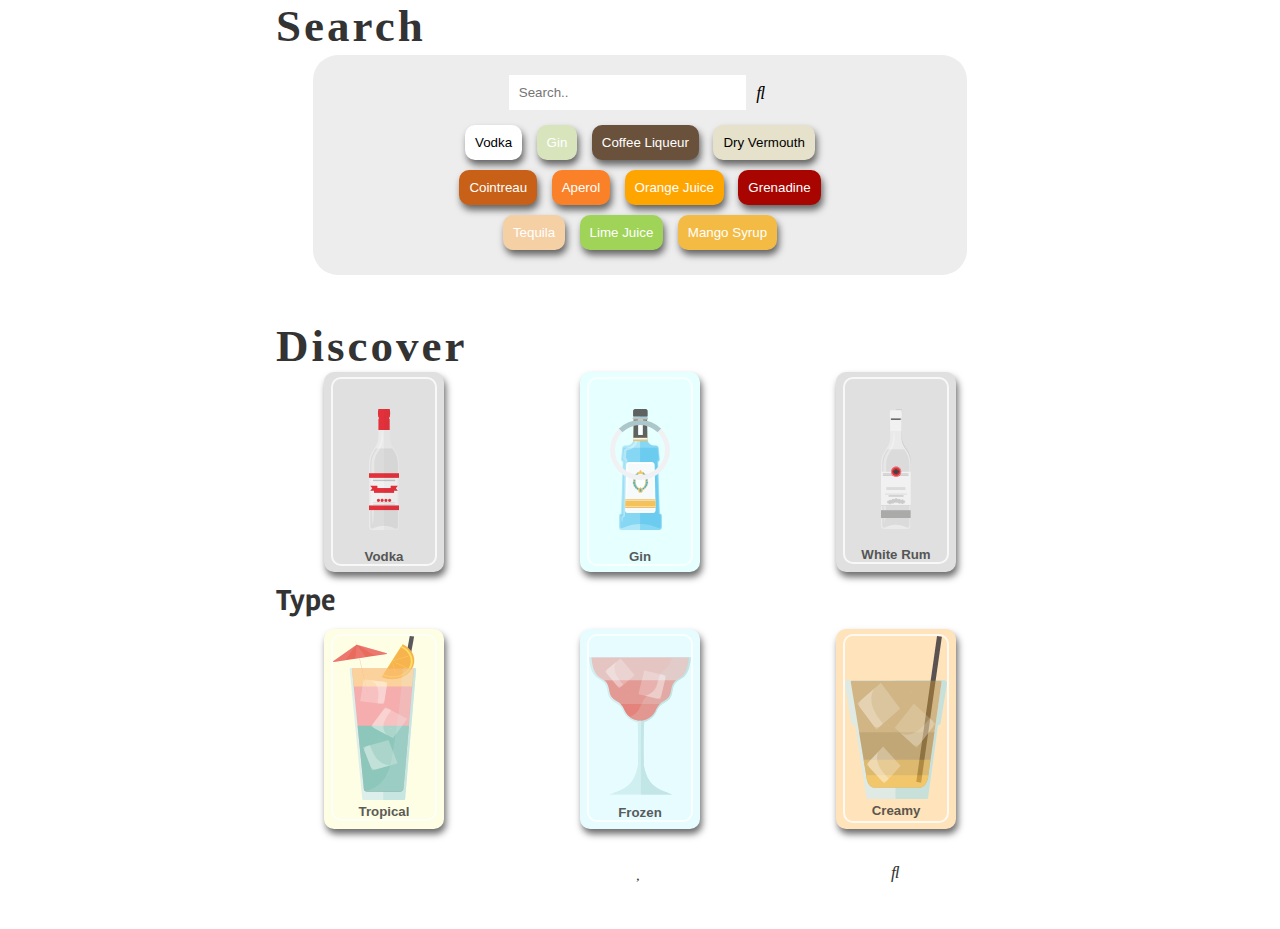
==== commit 04a8e09c: "Many small last finishes - almost done" ====
--- a/spa-user-crud-jsonbin/index.html
+++ b/spa-user-crud-jsonbin/index.html
@@ -73,36 +73,143 @@
       <div id="search-frontpage" class="grid-container">
         <h1>Search</h1>
         <div class="search-function">
+          <input class="searchbar" type="text" placeholder="Search.." />
+          <button class="searchbar-x" onclick="reset()">
+            <i class="fas fa-search fa-lg"></i>
+          </button>
           <article class="ingredient-sections">
-            <button onclick="reset()">Reset</button>
-            <h4>Liquor</h4>
             <button
               onclick="filterByIngredient('Vodka')"
-              class="Vodka"
+              class="Vodka ingredient-button"
               id="vodkaIngredient"
             >
               Vodka
             </button>
             <button
               onclick="filterByIngredient('Gin')"
-              class="Gin"
+              class="Gin ingredient-button"
               id="ginIngredient"
             >
               Gin
             </button>
+            <button
+              onclick="filterByIngredient('Coffee Liqueur')"
+              class="Coffee Liqueur ingredient-button"
+              id="coffeeLiqueurIngredient"
+            >
+              Coffee Liqueur
+            </button>
+            <button
+              onclick="filterByIngredient('Dry Vermouth')"
+              class="Dry Vermouth ingredient-button"
+              id="dryVermouthIngredient"
+            >
+              Dry Vermouth
+            </button>
+            <button
+              onclick="filterByIngredient('Cointreau')"
+              class="Cointreau ingredient-button"
+              id="cointreauIngredient"
+            >
+              Cointreau
+            </button>
+            <button
+              onclick="filterByIngredient('Aperol')"
+              class="Aperol ingredient-button"
+              id="aperolIngredient"
+            >
+              Aperol
+            </button>
+            <button
+              onclick="filterByIngredient('Orange juice')"
+              class="Orange ingredient-button"
+              id="orangeIngredient"
+            >
+              Orange Juice
+            </button>
+            <button
+              onclick="filterByIngredient('Grenadine')"
+              class="Grenadine ingredient-button"
+              id="grenadineIngredient"
+            >
+              Grenadine
+            </button>
+            <button
+              onclick="filterByIngredient('Tequila')"
+              class="Tequila ingredient-button"
+              id="tequilaIngredient"
+            >
+              Tequila
+            </button>
+            <button
+              onclick="filterByIngredient('Lime juice')"
+              class="Lime juice ingredient-button"
+              id="limeJuiceIngredient"
+            >
+              Lime Juice
+            </button>
+            <button
+              onclick="filterByIngredient('Mango syrup')"
+              class="Mango syrup ingredient-button"
+              id="mangoSyrupIngredient"
+            >
+              Mango Syrup
+            </button>
           </article>
-          <article class="ingredient-sections">
-            <h4>Juice</h4>
-            <button
-              onclick="filterByIngredient('Orange juice')"
-              class="Orange"
-              id="orangeIngredient"
-            >
-              Orange Juice
-            </button>
-          </article>
         </div>
         <div class="search-result" id="search-result"></div>
+      </div>
+
+      <div class="frontpage-discover">
+        <h1>Discover</h1>
+        <div class="alcohol-section">
+          <div class="alcohol">
+            <div class="vodka-card" onclick="filterByKeyword('Vodka')">
+              <div class="card-border">
+                <img src="img/vodka.svg" alt="vodka" />
+                <h5>Vodka</h5>
+              </div>
+            </div>
+            <div class="gin-card" onclick="filterByKeyword('Gin')">
+              <div class="card-border">
+                <img src="img/gin.svg" alt="" />
+                <h5>Gin</h5>
+              </div>
+            </div>
+            <div class="whiterum-card" onclick="filterByKeyword('White rum')">
+              <div class="card-border">
+                <img src="img/white rum-1 1.svg" alt="" />
+                <h5>White Rum</h5>
+              </div>
+            </div>
+          </div>
+        </div>
+      </div>
+
+      <div class="frontpage-type">
+        <h2>Type</h2>
+        <div class="type-section">
+          <div class="type">
+            <div class="tropical-card" onclick="filterByKeyword('Tropical')">
+              <div class="card-border">
+                <img src="img/tropical 1.svg" alt="tropical" />
+                <h5>Tropical</h5>
+              </div>
+            </div>
+            <div class="frozen-card" onclick="filterByKeyword('Frozen')">
+              <div class="card-border">
+                <img src="img/Frozen 1.svg" alt="frozen" />
+                <h5>Frozen</h5>
+              </div>
+            </div>
+            <div class="creamy-card" onclick="filterByKeyword('Creamy')">
+              <div class="card-border">
+                <img src="img/creamy 1.svg" alt="creamy" />
+                <h5>Creamy</h5>
+              </div>
+            </div>
+          </div>
+        </div>
       </div>
     </section>
 
@@ -110,9 +217,6 @@
     <section class="discover page" id="discover">
       <div class="discover-section">
         <div class="discover-top">
-          <button onclick="goBack()">
-            <i class="fas fa-arrow-left"></i>
-          </button>
           <h3>Discover</h3>
         </div>
         <div class="alcohol-section">
@@ -196,7 +300,9 @@
     <!-- Chosen category from Discover -->
     <section id="category" class="page">
       <div class="discover-top">
-        <button onclick="goBack()"><i class="fas fa-arrow-left"></i></button>
+        <button onclick="goBack()" class="back-button">
+          <i class="fas fa-arrow-left"></i>
+        </button>
         <h1 id="category-title"></h1>
       </div>
       <div class="alcohol" id="alcohol-test"></div>
@@ -205,7 +311,9 @@
     <!-- Drink category -->
     <section id="drink" class="page">
       <div class="discover-top">
-        <button onclick="goBack()"><i class="fas fa-arrow-left"></i></button>
+        <button onclick="goBack()" class="back-button">
+          <i class="fas fa-arrow-left"></i>
+        </button>
         <h1 id="category-title"></h1>
       </div>
       <div class="alcohol" id="alcohol-test"></div>
--- a/spa-user-crud-jsonbin/css/main.css
+++ b/spa-user-crud-jsonbin/css/main.css
@@ -17,8 +17,7 @@
     padding: 0 20vw;
   }
 }
-
-/* ---------- ingredients---------- */
+/* ---------- Ingredients styling ---------- */
 .Vodka {
   background-color: #ffffff;
   color: black;
@@ -71,7 +70,7 @@
 
 .Prosecco {
   background-color: #e8e5d8;
-  color: white;
+  color: black;
 }
 
 .Club {
@@ -79,13 +78,72 @@
   color: black;
 }
 
+.Limoncello {
+  background-color: #ffff83;
+  color: black;
+}
+
+.Champagne {
+  background-color: #e8e5d8;
+  color: white;
+}
+
+.Ginger {
+  background-color: #c27f38;
+  color: white;
+}
+
+.Sugar {
+  background-color: #f0f0ec;
+  color: black;
+}
+
+.Cranberry {
+  background-color: #950714;
+  color: white;
+}
+
+.Cointreau {
+  background-color: #c86117;
+  color: white;
+}
+
+.Dry {
+  background-color: #e6e1ca;
+  color: black;
+}
 /* ---------- ingredient button---------- */
 .ingredient-button {
+  margin: 5px;
   padding: 10px;
   border-radius: 10px;
   -webkit-box-shadow: 2px 5px 7px 0px rgba(0, 0, 0, 0.58);
   -moz-box-shadow: 2px 5px 7px 0px rgba(0, 0, 0, 0.58);
   box-shadow: 2px 5px 7px 0px rgba(0, 0, 0, 0.58);
+  border: none;
+  transform: 0.3s;
+}
+
+.ingredient-front {
+  font-size: 12px;
+  padding: 8px;
+  margin: 5px;
+  border-radius: 10px;
+}
+
+.ingredient-sections {
+  margin: auto;
+  max-width: 405px;
+}
+
+.ingredient-sections button:hover {
+  -webkit-box-shadow: 0px 0px 0px 0px rgba(255, 255, 255, 0);
+  -moz-box-shadow: 0px 0px 0px 0px rgba(255, 255, 255, 0);
+  box-shadow: 0px 0px 0px 0pxs rgba(255, 255, 255, 0);
+}
+
+.ingredient-sections button {
+  cursor: pointer;
 }
 
 .langlinje {
@@ -182,9 +240,70 @@
   min-height: calc(100vh - 110px);
   animation: fadeIn 0.4s;
   /* padding equals height of tabbar and topbar */
-  padding: 55px 0;
-}
-
+}
+
+/* ---------- Homepage styling start ---------- */
+#home {
+  padding-bottom: 100px;
+}
+
+#home h1 {
+  font-family: "Dancing Script", cursive;
+  font-weight: bold;
+  font-size: 45px;
+  display: block;
+  margin: 0;
+  text-align: start;
+  padding-left: 20px;
+}
+
+#home h2 {
+  font-family: "Rambla", sans-serif;
+  font-weight: bold;
+  font-size: 30px;
+  display: block;
+  margin: 0;
+  text-align: start;
+  padding-left: 20px;
+  padding-top: 10px;
+  padding-bottom: 10px;
+}
+
+.search-function {
+  background-color: #ededed;
+  padding: 20px;
+  border-radius: 25px;
+  max-width: 80%;
+  display: block;
+  margin: auto;
+}
+
+#search-frontpage h1 {
+  font-family: "Dancing Script", cursive;
+  font-weight: bold;
+  font-size: 45px;
+  display: block;
+  margin: 0;
+  position: absolute;
+  margin-top: -55px;
+}
+
+.searchbar {
+  border: none;
+  padding: 10px 50px 10px 10px;
+  margin-bottom: 10px;
+}
+
+.searchbar-x {
+  background-color: transparent;
+  border: none;
+}
+
+.frontpage-discover {
+  padding-top: 5vh;
+}
+
+/* ---------- Homepage styling END ---------- */
 /* ---- Drink page ---- */
 .drinks-page-top {
   height: 85vw;
@@ -192,6 +311,10 @@
   bottom: 20px;
   display: flex;
   flex-direction: row;
+}
+
+.drink-card {
+  padding-top: 55px;
 }
 
 /* ---------- logo styling ---------- */
@@ -277,54 +400,121 @@
   box-shadow: 0 8px 16px 0 var(--green-opacity);
 }
 
+.grid-container {
+  padding-top: 55px;
+}
+
+.image-preview {
+  width: 100%;
+  height: auto;
+  margin: 1em 0;
+}
+
+/* ---------- Drinks card styling ---------- */
+
+/* Background colors på drink page */
+.Raspberry.Cosmopolitan-color {
+  background-color: #fff3f2;
+}
+
+.Screwdriver-color {
+  background-color: #fcf6ea;
+}
+
+.Gin.Hass-color {
+  background-color: #f8faf3;
+  color: black;
+}
+
+.Tequila.Sunrise-color {
+  background-color: #fcf6ea;
+  color: black;
+}
+
+.Black.Russian-color {
+  background-color: #d8c8ac;
+}
+
+.White.Russian-color {
+  background-color: #f1ebe1;
+}
+
+.Aperol.Spritz-color {
+  background-color: #f9dbd2;
+  color: black;
+}
+
+.Dry.Martini-color {
+  background-color: #ede9e5;
+  color: black;
+}
+
+.Limoncella.Mule-color {
+  background-color: #ffffe5;
+  color: black;
+}
+
+.French-color {
+  background-color: #f5f5f5;
+  color: black;
+}
+
+.drinks-top {
+  display: flex;
+  justify-content: space-between;
+  font-family: "Rambla", sans-serif;
+  margin-right: 6%;
+  margin-left: 6%;
+  padding-bottom: 20px;
+}
+
+.drinks-top h3 {
+  margin: 0;
+  font-size: 36px;
+  font-weight: bold;
+}
+
+.drinks-top p {
+  margin: 0;
+  font-weight: bold;
+  margin-top: -20px;
+}
+
+.arrow {
+  font-size: 30px;
+  cursor: pointer;
+}
+
+.drink-top-name {
+  display: flex;
+  flex-direction: column;
+  align-items: baseline;
+}
+
+.drinks-mid {
+  width: 100%;
+  display: flex;
+  justify-content: space-between;
+  flex-direction: column;
+}
+
 .drinks-mid img {
   width: 100%;
   max-width: 250px;
   height: auto;
 }
 
-.image-preview {
+.ingredients h4,
+.optional h4 {
+  text-align: left;
+}
+
+.servingcontainer {
+  margin-left: 6%;
+  margin-top: 6%;
   width: 100%;
-  height: auto;
-  margin: 1em 0;
-}
-
-/* ---------- drinks card styling ---------- */
-.drinks-top {
-  display: flex;
-  justify-content: space-between;
-  font-family: "Rambla", sans-serif;
-  margin-right: 6%;
-  margin-left: 6%;
-}
-
-.drinks-top h3 {
-  margin: 0;
-  font-size: 36px;
-  font-weight: bold;
-}
-
-.drinks-top p {
-  margin: 0;
-  font-weight: bold;
-  margin-top: -20px;
-}
-
-.arrow {
-  font-size: 30px;
-  cursor: pointer;
-}
-
-.drink-top-name {
-  display: flex;
-  flex-direction: column;
-  align-items: baseline;
-}
-
-.drinks-mid {
-  width: 100%;
-  display: flex;
-  justify-content: space-between;
+  display: block;
+  text-align: left;
 }
 
 .favheart {
@@ -345,6 +535,7 @@
   display: flex;
   justify-content: space-between;
   margin: 6%;
+  margin-top: 0px;
 }
 
 .servings-ingredients {
@@ -367,14 +558,60 @@
 .approach-description {
   width: 90%;
   margin: 0 auto;
+  margin-bottom: 50px;
   height: 200px;
-  background-color: grey;
+  background-color: white;
   border-radius: 25px;
   max-width: 575px;
+  -webkit-box-shadow: 2px 5px 7px 0px rgba(0, 0, 0, 0.58);
+  -moz-box-shadow: 2px 5px 7px 0px rgba(0, 0, 0, 0.58);
+  box-shadow: 2px 5px 7px 0px rgba(0, 0, 0, 0.58);
+  cursor: pointer;
+  transition: all 0.3s ease-in-out;
+  display: flex;
+  flex-direction: column;
+  justify-content: space-around;
 }
 
 .optional img {
-  width: 50px;
+  height: 40px;
+  width: 40px;
+}
+
+.optional {
+  text-align: left;
+  margin-left: 6%;
+}
+
+.optionalIngredients {
+  width: inherit;
+}
+
+.button-popup {
+  display: block;
+}
+
+.approach-popup {
+  background-color: orange;
+  color: white;
+  border: none;
+  padding: 10px 25px;
+  border-radius: 5px;
+}
+
+.approach-popup:hover {
+  background-color: white;
+  color: orange;
+  border: 1px solid orange;
+  cursor: pointer;
+}
+
+.back-button {
+  background-color: transparent;
+  color: black;
+  border: none;
+  font-size: large;
+  cursor: pointer;
 }
 
 /* The Overlay (background) */
@@ -449,8 +686,119 @@
     right: 35px;
   }
 }
+/* ---------- Front page styling start ---------- */
+.result-section {
+  display: flex;
+  flex-direction: row;
+  width: 100%;
+  cursor: pointer;
+}
+
+.result-card {
+  width: 90%;
+  background-color: #ededed;
+  margin: auto;
+  display: flex;
+  flex-direction: row;
+  flex-wrap: wrap;
+  margin-top: 10px;
+  font-family: "Rambla", sans-serif;
+  border-radius: 25px;
+}
+
+/* Search function styling on result cards */
+.drinkbg {
+  height: 110px;
+  width: 120px;
+  border-radius: 5%;
+  display: block;
+  float: left;
+}
+
+.Screwdriver {
+  background-color: #f2d7a6;
+}
+
+.Tequila.Sunrise {
+  background-color: #fcf6ea;
+}
+
+.Black.Russian {
+  background-color: #e1d4be;
+}
+
+.White.Russian {
+  background-color: #e1d4be;
+}
+
+.Limoncella.Mule {
+  background-color: #f2d7a6;
+}
+
+.Raspberry.Cosmopolitan {
+  background-color: #ffe2de;
+}
+
+.French {
+  background-color: #e6e1ca;
+  padding-top: 20px;
+}
+
+.Gin.Hass {
+  background-color: #d8e4bc;
+  padding-top: 20px;
+}
+
+.Dry.Martini {
+  background-color: #f3f0e5;
+}
+
+.Aperol.Spritz {
+  background-color: #fa8128;
+  padding-top: 20px;
+}
+
+.result-section img {
+  width: 50%;
+  height: auto;
+  text-align: center;
+}
+.result-card h3 {
+  display: block;
+  margin: 0;
+  font-size: 12px;
+  font-weight: bold;
+  margin-left: 10px;
+}
+.name-ingredients {
+  position: relative;
+  display: flex;
+  flex-direction: column;
+  float: left;
+  margin: 0;
+  align-items: flex-start;
+}
+
+.result-ingredient {
+  margin: 0;
+  font-size: 10px;
+  font-weight: bold;
+  margin-left: 10px;
+}
+.difficulty-p {
+  font-size: 12px;
+  font-weight: bold;
+  margin-left: 10px;
+}
+.difficulty-section {
+  margin-top: 30px;
+}
 
 /* ---------- discover styling start ---------- */
+.discover-section {
+  padding-top: 55px;
+}
+
 .discover-top {
   display: flex;
   margin: 0;
@@ -467,6 +815,7 @@
   display: flex;
   justify-content: space-around;
   flex-direction: row;
+  flex-wrap: wrap;
 }
 
 .alcohol-section h4 {
@@ -569,7 +918,6 @@
   display: flex;
   justify-content: space-around;
   flex-direction: row;
-  margin-top: 30px;
 }
 
 .type img {
@@ -577,7 +925,7 @@
   height: auto;
 }
 .type-section h4 {
-  margin-left: -70%;
+  margin-left: -74%;
   font-family: "Rambla", sans-serif;
   margin-bottom: 3px;
   font-size: 28px;
@@ -644,12 +992,11 @@
   display: flex;
   justify-content: space-around;
   flex-direction: row;
-  margin-top: 30px;
-  margin-bottom: 30px;
+  padding-bottom: 70px;
 }
 
 .vibe-section h4 {
-  margin-left: -70%;
+  margin-left: -74%;
   font-family: "Rambla", sans-serif;
   margin-bottom: 3px;
   font-size: 28px;
@@ -702,6 +1049,9 @@
 /* ---------- discover styling End ---------- */
 
 /* ---------- Vodka page start ---------- */
+#category {
+  padding-top: 55px;
+}
 
 #category-title {
   font-family: "Dancing Script", cursive;
@@ -740,7 +1090,3 @@
   font-size: 13px;
   padding-bottom: 5px;
 }
-
-.search-function {
-  background-color: #ededed;
-}
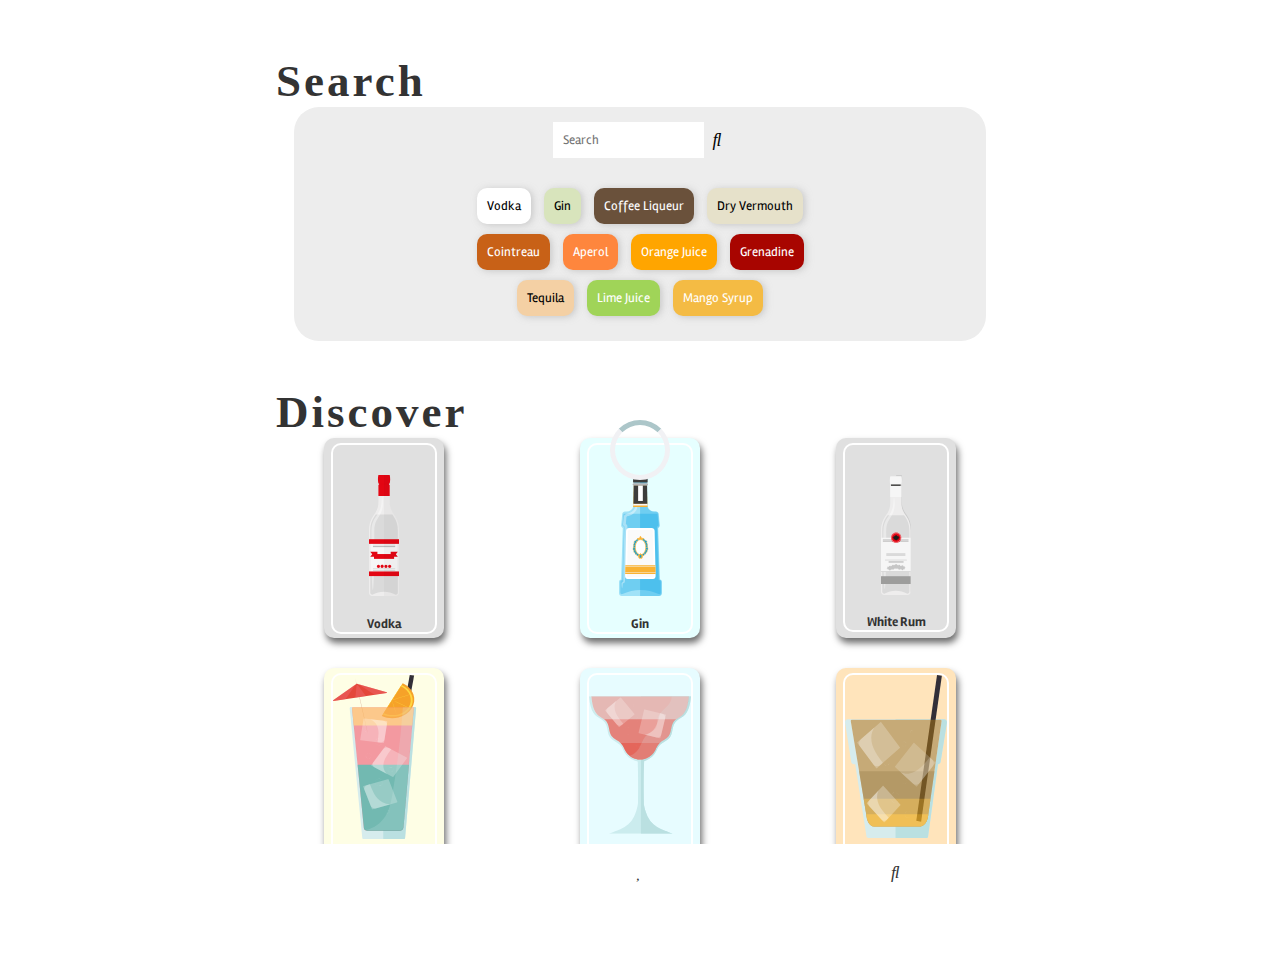
==== commit 04399773: "Last finishes, styling and commenting" ====
--- a/spa-user-crud-jsonbin/index.html
+++ b/spa-user-crud-jsonbin/index.html
@@ -46,7 +46,7 @@
       <a class="nav-link" href="#/search"
         ><i class="fas fa-search fa-lg"></i
       ></a>
-      <a class="nav-link" onclick="openNav()">
+      <a class="bmenu" onclick="openNav()">
         <i class="fas fa-bars fa-lg"></i>
       </a>
     </nav>
@@ -60,23 +60,29 @@
 
       <!-- Overlay content -->
       <div class="overlay-content">
+        <a href="#">Surprise me!</a>
+        <a href="#">Submit your own drink</a>
         <a href="#">Login</a>
-        <a href="#">About</a>
-        <a href="#">Contact</a>
-        <a href="#">Submit a drink</a>
       </div>
     </div>
 
-    <!-- pages -->
-    <!-- users page -->
+    <!-- Pages -->
+    <!-- Home page -->
     <section id="home" class="page">
-      <div id="search-frontpage" class="grid-container">
-        <h1>Search</h1>
+      <h1 class="frontpage-search-h1">Search</h1>
+      <div id="search-frontpage">
         <div class="search-function">
-          <input class="searchbar" type="text" placeholder="Search.." />
-          <button class="searchbar-x" onclick="reset()">
+          <!-- Input search -->
+          <input
+            type="search"
+            placeholder="Search"
+            class="searchbar"
+            onkeyup="search(this.value)"
+          />
+          <button class="searchbar-x">
             <i class="fas fa-search fa-lg"></i>
           </button>
+          <!-- Onclick search/match by ingredient -->
           <article class="ingredient-sections">
             <button
               onclick="filterByIngredient('Vodka')"
@@ -157,26 +163,34 @@
             </button>
           </article>
         </div>
+        <!-- Cocktails append by search result -->
         <div class="search-result" id="search-result"></div>
       </div>
 
+      <!-- Homepage discover section -->
       <div class="frontpage-discover">
         <h1>Discover</h1>
-        <div class="alcohol-section">
-          <div class="alcohol">
-            <div class="vodka-card" onclick="filterByKeyword('Vodka')">
+        <div class="frontpage-alcohol-section">
+          <div class="frontpage-alcohol">
+            <div
+              class="frontpage-vodka-card"
+              onclick="filterByKeyword('Vodka')"
+            >
               <div class="card-border">
                 <img src="img/vodka.svg" alt="vodka" />
                 <h5>Vodka</h5>
               </div>
             </div>
-            <div class="gin-card" onclick="filterByKeyword('Gin')">
+            <div class="frontpage-gin-card" onclick="filterByKeyword('Gin')">
               <div class="card-border">
                 <img src="img/gin.svg" alt="" />
                 <h5>Gin</h5>
               </div>
             </div>
-            <div class="whiterum-card" onclick="filterByKeyword('White rum')">
+            <div
+              class="frontpage-whiterum-card"
+              onclick="filterByKeyword('White rum')"
+            >
               <div class="card-border">
                 <img src="img/white rum-1 1.svg" alt="" />
                 <h5>White Rum</h5>
@@ -187,7 +201,6 @@
       </div>
 
       <div class="frontpage-type">
-        <h2>Type</h2>
         <div class="type-section">
           <div class="type">
             <div class="tropical-card" onclick="filterByKeyword('Tropical')">
@@ -222,22 +235,42 @@
         <div class="alcohol-section">
           <h4>Alcohol</h4>
           <div class="alcohol">
-            <div class="vodka-card" onclick="filterByKeyword('Vodka')">
-              <div class="card-border">
-                <img src="img/vodka.svg" alt="vodka" />
-                <h5>Vodka</h5>
-              </div>
-            </div>
-            <div class="gin-card" onclick="filterByKeyword('Gin')">
-              <div class="card-border">
-                <img src="img/gin.svg" alt="" />
-                <h5>Gin</h5>
-              </div>
-            </div>
-            <div class="whiterum-card" onclick="filterByKeyword('White rum')">
-              <div class="card-border">
-                <img src="img/white rum-1 1.svg" alt="" />
-                <h5>White Rum</h5>
+            <div class="alcohol-nowrap">
+              <div
+                class="vodka-card alcohol-card"
+                onclick="filterByKeyword('Vodka')"
+              >
+                <div class="card-border">
+                  <img src="img/vodka.svg" alt="vodka" />
+                  <h5>Vodka</h5>
+                </div>
+              </div>
+              <div
+                class="gin-card alcohol-card"
+                onclick="filterByKeyword('Gin')"
+              >
+                <div class="card-border">
+                  <img src="img/gin.svg" alt="" />
+                  <h5>Gin</h5>
+                </div>
+              </div>
+              <div
+                class="whiterum-card alcohol-card"
+                onclick="filterByKeyword('White rum')"
+              >
+                <div class="card-border">
+                  <img src="img/white rum-1 1.svg" alt="" />
+                  <h5>White Rum</h5>
+                </div>
+              </div>
+              <div
+                class="whiskey-card alcohol-card"
+                onclick="filterByKeyword('Whiskey')"
+              >
+                <div class="card-border">
+                  <img src="img/whiskey 1.svg" alt="Whiskey" />
+                  <h5>Whiskey</h5>
+                </div>
               </div>
             </div>
           </div>
@@ -294,6 +327,7 @@
 
     <!-- Discover -->
     <section id="favorites" class="page">
+      <h1>Favorites</h1>
       <section id="fav-drink-container"></section>
     </section>
 
--- a/spa-user-crud-jsonbin/css/main.css
+++ b/spa-user-crud-jsonbin/css/main.css
@@ -13,10 +13,20 @@
 }
 
 @media screen and (min-width: 1024px) {
-  body {
+  #home,
+  #discover,
+  #favorites,
+  #category,
+  #drink,
+  #chosen-drink {
     padding: 0 20vw;
   }
 }
+
+body {
+  font-family: "Rambla", sans-serif;
+}
+
 /* ---------- Ingredients styling ---------- */
 .Vodka {
   background-color: #ffffff;
@@ -35,7 +45,7 @@
 
 .Gin {
   background-color: #d8e4bc;
-  color: white;
+  color: black;
 }
 
 .Lime {
@@ -55,7 +65,7 @@
 
 .Tequila {
   background-color: #f4d0a4;
-  color: white;
+  color: black;
 }
 
 .Coffee {
@@ -64,7 +74,7 @@
 }
 
 .Aperol {
-  background-color: #fa8128;
+  background-color: #fe863d;
   color: white;
 }
 
@@ -112,23 +122,23 @@
   background-color: #e6e1ca;
   color: black;
 }
-/* ---------- ingredient button---------- */
+
+.Milk {
+  background-color: white;
+  color: black;
+}
+
+/* ---------- Ingredient button---------- */
 .ingredient-button {
   margin: 5px;
   padding: 10px;
   border-radius: 10px;
-  -webkit-box-shadow: 2px 5px 7px 0px rgba(0, 0, 0, 0.58);
-  -moz-box-shadow: 2px 5px 7px 0px rgba(0, 0, 0, 0.58);
-  box-shadow: 2px 5px 7px 0px rgba(0, 0, 0, 0.58);
+  -webkit-box-shadow: 2px 1px 7px 0px rgba(167, 167, 167, 0.58);
+  -moz-box-shadow: 2px 1px 7px 0px rgba(155, 155, 155, 0.58);
+  box-shadow: 2px 1px 7px 0px rgba(173, 173, 173, 0.58);
   border: none;
-  transform: 0.3s;
-}
-
-.ingredient-front {
-  font-size: 12px;
-  padding: 8px;
-  margin: 5px;
-  border-radius: 10px;
+  transition: all 0.2s ease-in-out;
+  font-family: "Rambla", sans-serif;
 }
 
 .ingredient-sections {
@@ -219,6 +229,7 @@
   letter-spacing: 0.1em;
   text-transform: uppercase;
   width: 20%;
+  cursor: pointer;
 }
 
 /* Change the color of links on hover */
@@ -271,11 +282,17 @@
 
 .search-function {
   background-color: #ededed;
-  padding: 20px;
   border-radius: 25px;
-  max-width: 80%;
-  display: block;
-  margin: auto;
+  width: 90%;
+  display: block;
+  margin: 0 auto;
+  padding-bottom: 20px;
+}
+
+.search-result {
+  display: block;
+  margin: 0 auto;
+  width: 90%;
 }
 
 #search-frontpage h1 {
@@ -290,8 +307,9 @@
 
 .searchbar {
   border: none;
-  padding: 10px 50px 10px 10px;
-  margin-bottom: 10px;
+  padding: 10px 5px 10px 10px;
+  margin: 15px 0 25px 0;
+  font-family: "Rambla", sans-serif;
 }
 
 .searchbar-x {
@@ -303,6 +321,61 @@
   padding-top: 5vh;
 }
 
+.frontpage-alcohol {
+  display: flex;
+  justify-content: space-around;
+  flex-direction: row;
+}
+.frontpage-alcohol-section h4 {
+  margin-left: -70%;
+  font-family: "Rambla", sans-serif;
+  margin-bottom: 3px;
+  font-size: 28px;
+}
+.frontpage-alcohol img {
+  max-width: 30%;
+  max-height: auto;
+  padding: 30px;
+}
+.frontpage-gin-card h5 {
+  display: block;
+  margin: auto;
+  margin-top: -15px;
+}
+
+.frontpage-gin-card img {
+  max-width: 42% !important;
+  height: auto;
+}
+.frontpage-whiterum-card h5 {
+  display: block;
+  margin: auto;
+  margin-top: -16px;
+}
+
+.frontpage-vodka-card h5 {
+  display: block;
+  margin: auto;
+  margin-top: -15px;
+}
+
+.frontpage-vodka-card,
+.frontpage-gin-card,
+.frontpage-whiterum-card {
+  width: 120px;
+  height: 200px;
+  background-color: #e0e0e0;
+  border-radius: 10px;
+  -webkit-box-shadow: 2px 5px 7px 0px rgba(0, 0, 0, 0.58);
+  -moz-box-shadow: 2px 5px 7px 0px rgba(0, 0, 0, 0.58);
+  box-shadow: 2px 5px 7px 0px rgba(0, 0, 0, 0.58);
+  cursor: pointer;
+  transition: all 0.3s ease-in-out;
+}
+
+.frontpage-gin-card {
+  background-color: #e6ffff;
+}
 /* ---------- Homepage styling END ---------- */
 /* ---- Drink page ---- */
 .drinks-page-top {
@@ -311,10 +384,6 @@
   bottom: 20px;
   display: flex;
   flex-direction: row;
-}
-
-.drink-card {
-  padding-top: 55px;
 }
 
 /* ---------- logo styling ---------- */
@@ -400,10 +469,6 @@
   box-shadow: 0 8px 16px 0 var(--green-opacity);
 }
 
-.grid-container {
-  padding-top: 55px;
-}
-
 .image-preview {
   width: 100%;
   height: auto;
@@ -432,7 +497,7 @@
 }
 
 .Black.Russian-color {
-  background-color: #d8c8ac;
+  background-color: #fff9f0;
 }
 
 .White.Russian-color {
@@ -504,6 +569,11 @@
   height: auto;
 }
 
+.drink-card {
+  padding-top: 55px;
+  padding-bottom: 55px;
+}
+
 .ingredients h4,
 .optional h4 {
   text-align: left;
@@ -524,6 +594,10 @@
   width: auto;
   float: right;
   font-size: 40px;
+}
+
+#redheart {
+  color: red;
 }
 
 .drink-img {
@@ -570,7 +644,12 @@
   transition: all 0.3s ease-in-out;
   display: flex;
   flex-direction: column;
-  justify-content: space-around;
+  justify-content: center;
+}
+
+.approach-description p {
+  width: 75%;
+  margin: 0 auto;
 }
 
 .optional img {
@@ -597,6 +676,8 @@
   border: none;
   padding: 10px 25px;
   border-radius: 5px;
+  margin-top: 5vh;
+  border: 1px solid white;
 }
 
 .approach-popup:hover {
@@ -606,12 +687,17 @@
   cursor: pointer;
 }
 
+#popup-icon {
+  margin-left: 10px;
+}
+
 .back-button {
   background-color: transparent;
   color: black;
   border: none;
   font-size: large;
   cursor: pointer;
+  padding-left: 40px;
 }
 
 /* The Overlay (background) */
@@ -687,32 +773,52 @@
   }
 }
 /* ---------- Front page styling start ---------- */
+
 .result-section {
   display: flex;
   flex-direction: row;
-  width: 100%;
-  cursor: pointer;
+  align-items: center;
+  justify-content: center;
+  cursor: pointer;
+  margin: 0;
+  text-align: center;
+}
+
+.frontpage-search-h1 {
+  padding-top: 55px;
 }
 
 .result-card {
-  width: 90%;
+  min-width: 100%;
   background-color: #ededed;
-  margin: auto;
-  display: flex;
+  margin: 0 auto;
+  display: block;
   flex-direction: row;
-  flex-wrap: wrap;
   margin-top: 10px;
   font-family: "Rambla", sans-serif;
   border-radius: 25px;
+  transition: all 0.1s ease-in-out;
+}
+
+.result-card:hover {
+  box-shadow: -1px 8px 24px -6px rgba(0, 0, 0, 0.31);
+  -webkit-box-shadow: -1px 8px 24px -6px rgba(0, 0, 0, 0.31);
+  -moz-box-shadow: -1px 8px 24px -6px rgba(0, 0, 0, 0.31);
+  opacity: 80%;
+  transform: translateY(-5px);
 }
 
 /* Search function styling on result cards */
+/* Images */
 .drinkbg {
-  height: 110px;
-  width: 120px;
-  border-radius: 5%;
-  display: block;
+  height: 200px;
+  width: 150px;
+  border-radius: 25px;
+  margin: 5px;
   float: left;
+  text-align: center;
+  display: block;
+  position: relative;
 }
 
 .Screwdriver {
@@ -724,7 +830,7 @@
 }
 
 .Black.Russian {
-  background-color: #e1d4be;
+  background-color: #e4dbcb;
 }
 
 .White.Russian {
@@ -741,12 +847,10 @@
 
 .French {
   background-color: #e6e1ca;
-  padding-top: 20px;
 }
 
 .Gin.Hass {
   background-color: #d8e4bc;
-  padding-top: 20px;
 }
 
 .Dry.Martini {
@@ -755,48 +859,85 @@
 
 .Aperol.Spritz {
   background-color: #fa8128;
-  padding-top: 20px;
 }
 
 .result-section img {
   width: 50%;
+  max-height: 80%;
+  max-width: 80%;
+  width: auto;
   height: auto;
-  text-align: center;
-}
+  position: absolute;
+  top: 0;
+  bottom: 0;
+  left: 0;
+  right: 0;
+  margin: auto;
+}
+
 .result-card h3 {
   display: block;
   margin: 0;
-  font-size: 12px;
-  font-weight: bold;
+  font-size: 20px;
+  font-weight: bolder;
   margin-left: 10px;
-}
+  margin-bottom: 6px;
+  text-align: left;
+}
+
 .name-ingredients {
   position: relative;
   display: flex;
   flex-direction: column;
-  float: left;
-  margin: 0;
+  margin-top: 6px;
   align-items: flex-start;
+  flex-wrap: wrap;
+  width: auto;
+}
+
+.ingredient-front {
+  font-size: 12px;
+  padding: 6px;
+  margin: 3px;
+  border-radius: 10px;
+}
+
+.langlinjefront {
+  font-size: 13px;
+}
+
+.specific-ingredient {
+  display: flex;
+  flex-direction: row;
+  flex-wrap: wrap;
+  margin-left: 5px;
 }
 
 .result-ingredient {
   margin: 0;
-  font-size: 10px;
-  font-weight: bold;
+  font-size: 15px;
+  font-weight: bolder;
   margin-left: 10px;
 }
+
 .difficulty-p {
+  font-size: 15px;
+  font-weight: bolder;
+  margin-bottom: 5px;
+  margin-left: 10px;
+}
+
+.difficulty-number {
+  text-align: left;
+  margin: 0;
+  margin-left: 10px;
   font-size: 12px;
-  font-weight: bold;
-  margin-left: 10px;
-}
-.difficulty-section {
-  margin-top: 30px;
 }
 
 /* ---------- discover styling start ---------- */
 .discover-section {
   padding-top: 55px;
+  margin: 0;
 }
 
 .discover-top {
@@ -813,9 +954,24 @@
 /*-------------alcohol---------------------*/
 .alcohol {
   display: flex;
+  flex-wrap: wrap;
   justify-content: space-around;
-  flex-direction: row;
+}
+.alcohol-nowrap {
+  flex-wrap: nowrap !important;
+  display: flex;
   flex-wrap: wrap;
+  overflow-x: auto;
+}
+.alcohol-card {
+  flex: 0 0 auto;
+  margin-right: 30px;
+  margin-left: 30px;
+  flex-shrink: 0;
+  margin-bottom: 15px;
+}
+.alcohol-nowrap::-webkit-scrollbar {
+  display: none;
 }
 
 .alcohol-section h4 {
@@ -835,11 +991,16 @@
   box-shadow: 2px 5px 7px 0px rgba(0, 0, 0, 0.58);
   cursor: pointer;
   transition: all 0.3s ease-in-out;
-}
-
+  margin-top: 15px;
+}
+
+.frontpage-vodka-card:hover,
+.frontpage-gin-card:hover,
+.frontpage-whiterum-card:hover,
 .vodka-card:hover,
 .gin-card:hover,
 .whiterum-card:hover,
+.whiskey-card:hover,
 .tropical-card:hover,
 .frozen-card:hover,
 .creamy-card:hover,
@@ -847,7 +1008,7 @@
 .movie-card:hover,
 .birthday-card:hover {
   opacity: 80%;
-  margin-top: -5px;
+  transform: translateY(-5px);
 }
 
 .vodka-card h5 {
@@ -866,6 +1027,7 @@
   box-shadow: 2px 5px 7px 0px rgba(0, 0, 0, 0.58);
   cursor: pointer;
   transition: all 0.3s ease-in-out;
+  margin-top: 15px;
 }
 
 .gin-card h5 {
@@ -875,7 +1037,7 @@
 }
 
 .gin-card img {
-  max-width: 42% !important;
+  max-width: 55% !important;
   height: auto;
 }
 
@@ -889,35 +1051,60 @@
   box-shadow: 2px 5px 7px 0px rgba(0, 0, 0, 0.58);
   cursor: pointer;
   transition: all 0.3s ease-in-out;
+  margin-top: 15px;
 }
 
 .whiterum-card h5 {
   display: block;
   margin: auto;
-  margin-top: -16px;
-}
-
+  margin-top: -15px;
+}
+
+.whiskey-card {
+  width: 120px;
+  height: 200px;
+  background-color: #e59f60;
+  border-radius: 10px;
+  -webkit-box-shadow: 2px 5px 7px 0px rgba(0, 0, 0, 0.58);
+  -moz-box-shadow: 2px 5px 7px 0px rgba(0, 0, 0, 0.58);
+  box-shadow: 2px 5px 7px 0px rgba(0, 0, 0, 0.58);
+  cursor: pointer;
+  transition: all 0.3s ease-in-out;
+  margin-top: 15px;
+}
+
+.whiskey-card h5 {
+  display: block;
+  margin: auto;
+  margin-top: -15px;
+}
+
+.whiskey-card img {
+  max-width: 55% !important;
+}
 .alcohol img {
-  max-width: 30%;
+  max-width: 40%;
   max-height: auto;
-  padding: 30px;
+  padding: 10px;
 }
 
 .card-border {
   border: 2px solid white;
   border-radius: 10px;
   width: 85%;
-  height: auto;
-  display: block;
-  margin: auto;
+  display: block;
+  margin: 0 auto;
+  /*margin: 5px;*/
   margin-top: 5px;
-  opacity: 80%;
-}
+  margin-bottom: 5px;
+}
+
 /*-------------Type---------------------*/
 .type {
   display: flex;
   justify-content: space-around;
   flex-direction: row;
+  margin-top: 30px;
 }
 
 .type img {
@@ -1055,38 +1242,91 @@
 
 #category-title {
   font-family: "Dancing Script", cursive;
-  display: block;
-  margin: auto;
   font-size: 50px;
-}
+  display: block;
+  width: auto;
+  padding-right: 67.75px;
+  margin: auto;
+}
+
 .vodka-page-cards {
-  width: 120px;
-  height: 200px;
+  width: 40%;
+  max-width: 175px;
+  height: 100%;
+  max-height: 200px;
   background-color: #e0e0e0;
-  border-radius: 10px;
+  border-radius: 15px;
   transition: all 0.3s ease-in-out;
   cursor: pointer;
+  margin-bottom: 10px;
+  -webkit-box-shadow: 2px 5px 7px 0px rgba(0, 0, 0, 0.58);
+  -moz-box-shadow: 2px 5px 7px 0px rgba(0, 0, 0, 0.58);
+  box-shadow: 2px 5px 7px 0px rgba(0, 0, 0, 0.58);
+  cursor: pointer;
+  transition: all 0.3s ease-in-out;
 }
 
 .vodka-page-cards:hover {
   opacity: 80%;
-  margin-top: -5px;
+  transform: translateY(-2px);
 }
 
 .vodka-content {
   display: flex;
   flex-direction: column-reverse;
-}
-
-.vodka-content img {
-  max-width: 50% !important;
-  height: 116.5px;
+  justify-content: center;
+  align-items: center;
 }
 
 .vodka-content p {
   display: block;
   margin: auto;
-  margin-top: -12px;
   font-size: 13px;
   padding-bottom: 5px;
 }
+
+.favorite-card {
+  background-color: #fcf6ea;
+  border-radius: 5%;
+  width: 40%;
+  display: flex;
+  flex-direction: column;
+  align-items: center;
+  justify-content: center;
+  margin-top: 5%;
+  padding: 5px;
+  cursor: pointer;
+}
+
+.favorite-card img {
+  width: 40%;
+}
+
+.favorite-card h2 {
+  font-size: 16px;
+  margin: 0;
+}
+
+#favorites {
+  padding: 55px 0;
+}
+
+#fav-drink-container {
+  margin: 5%;
+  margin-top: 0;
+  display: flex;
+  flex-wrap: wrap;
+  justify-content: space-around;
+  overflow: auto;
+}
+
+#favorites h1 {
+  font-family: "Dancing Script", cursive;
+  font-size: 50px;
+  display: block;
+  margin: auto;
+}
+
+.favorite-card p {
+  margin: 0;
+}
